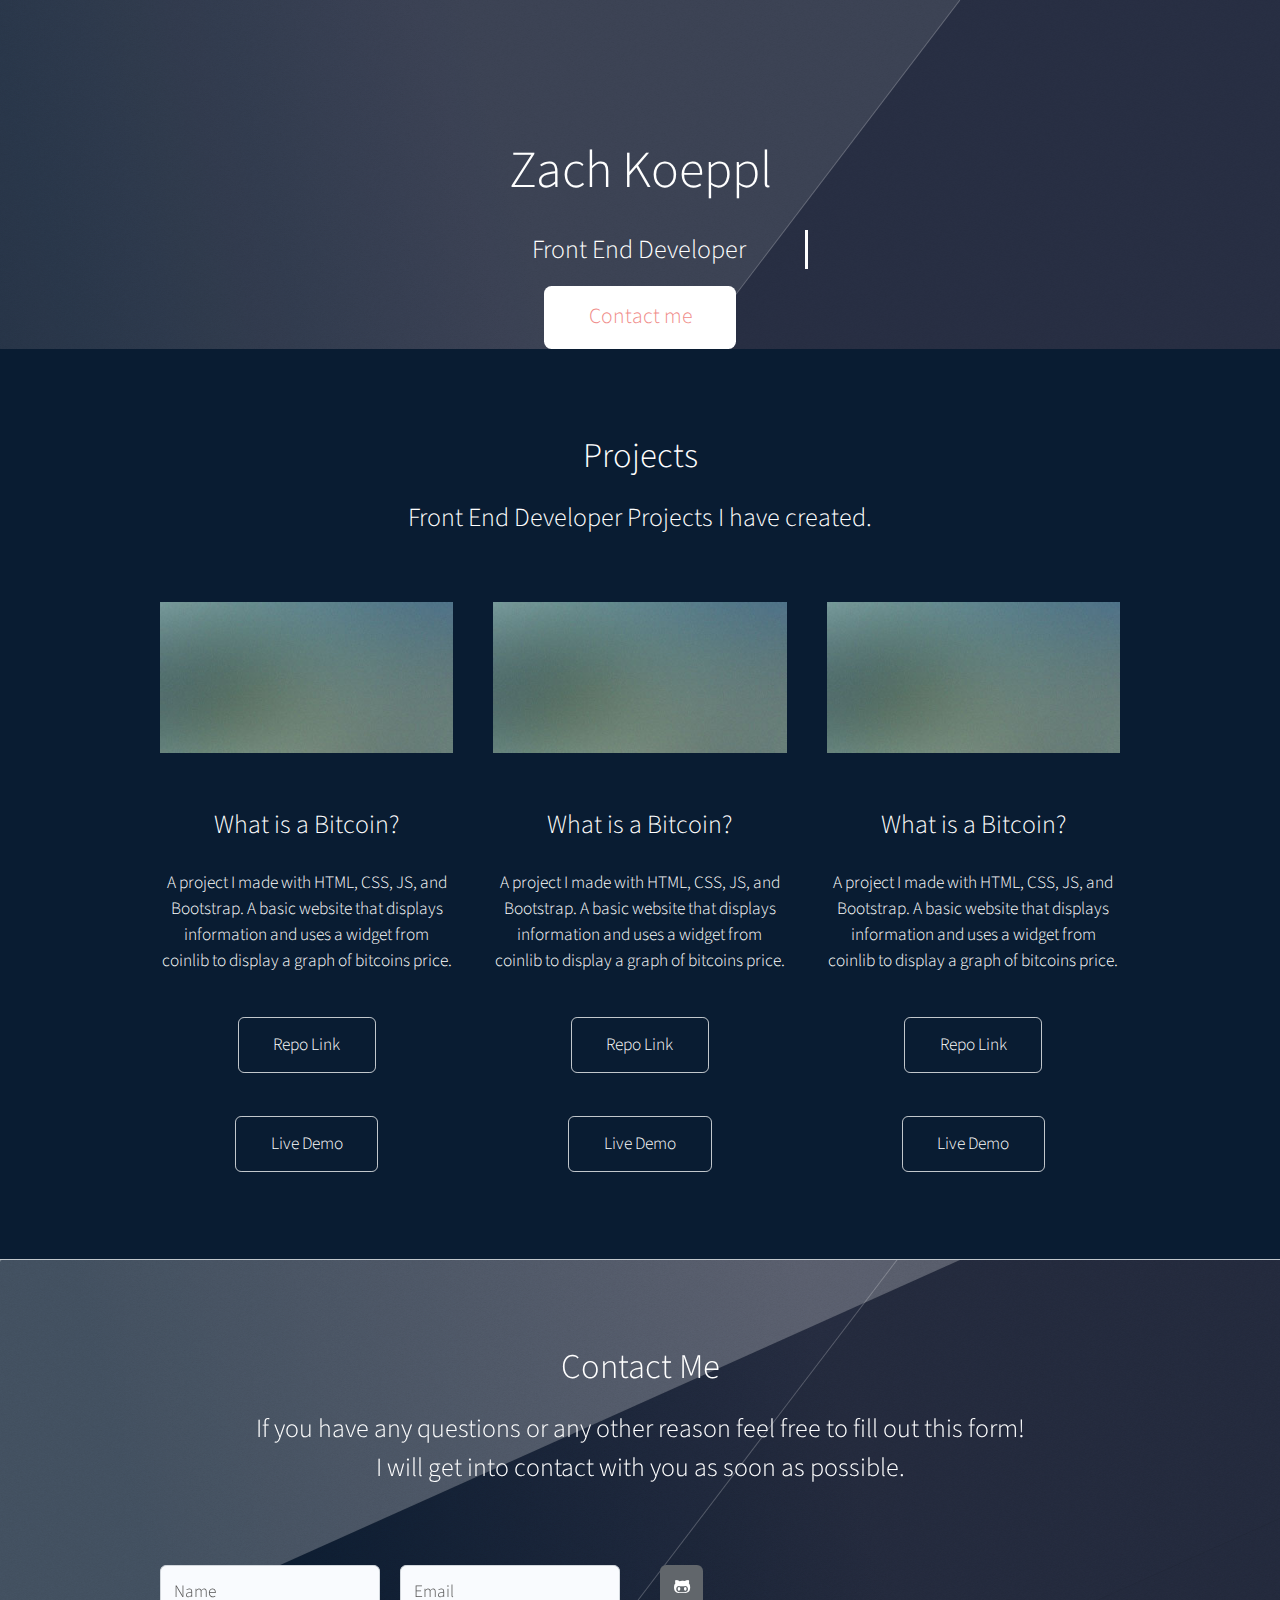
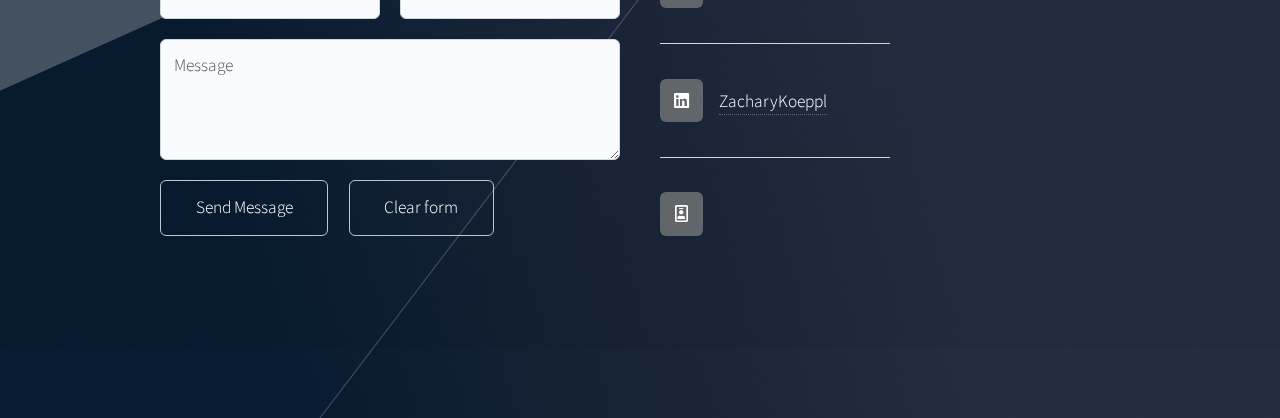
==== index.html @ 5fc5da0b "init commit" ====
<!DOCTYPE html>
<!--
	Telephasic by HTML5 UP
	html5up.net | @ajlkn
	Free for personal and commercial use under the CCA 3.0 license (html5up.net/license)
-->
<html>
  <head>
    <title>Zach Koeppl Portfolio</title>
    <meta charset="utf-8" />
    <meta
      name="viewport"
      content="width=device-width, initial-scale=1, user-scalable=no"
    />
    <link rel="stylesheet" href="assets/css/main.css" />
  </head>
  <body class="homepage is-preload">
    <div id="page-wrapper">
      <!-- Header -->
      <div id="header-wrapper">
        <div id="header" class="container">

        <!-- Hero -->
        <section id="hero" class="container">
          <header>
            <h2>Zach Koeppl</h2>
          </header>
		  <div class = "typewriter">
          <h3 style = "color: white">Front End Developer</h3>
		</div>
          <ul class="actions">
            <li><a href="#linked_content" class="button">Contact me</a></li>
          </ul>
        </section>
      </div>
      <!-- Features 2 -->
      <div class="wrapper">
        <section class="container">
          <header class="major">
            <h2>Projects</h2>
            <p>Front End Developer Projects I have created.</p>
          </header>
          <div class="row features">
            <section class="col-4 col-12-narrower feature">
              <div class="image-wrapper first">
                <a href="#" class="image featured"
                  ><img src="images/pic03.jpg" alt=""
                /></a>
              </div>
              <h3>What is a Bitcoin?</h3>
              <br />
              <p>
                A project I made with HTML, CSS, JS, and Bootstrap. A basic
                website that displays information and uses a widget from coinlib
                to display a graph of bitcoins price.
              </p>
              <ul class="actions major">
                <li><a href="https://github.com/ZachK26/what-is-a-bitcoin" target = "blank" class="button">Repo Link</a></li>
              </ul>
              <ul class="actions major">
                <li><a href="#" class="button">Live Demo</a></li>
              </ul>
            </section>
            <section class="col-4 col-12-narrower feature">
				<div class="image-wrapper first">
				  <a href="#" class="image featured"
					><img src="images/pic03.jpg" alt=""
				  /></a>
				</div>
				<h3>What is a Bitcoin?</h3>
				<br />
				<p>
				  A project I made with HTML, CSS, JS, and Bootstrap. A basic
				  website that displays information and uses a widget from coinlib
				  to display a graph of bitcoins price.
				</p>
				<ul class="actions major">
				  <li><a href="#" class="button">Repo Link</a></li>
				</ul>
				<ul class="actions major">
				  <li><a href="#" class="button">Live Demo</a></li>
				</ul>
			  </section>
			  <section class="col-4 col-12-narrower feature">
				<div class="image-wrapper first">
				  <a href="#" class="image featured"
					><img src="images/pic03.jpg" alt=""
				  /></a>
				</div>
				<h3>What is a Bitcoin?</h3>
				<br />
				<p>
				  A project I made with HTML, CSS, JS, and Bootstrap. A basic
				  website that displays information and uses a widget from coinlib
				  to display a graph of bitcoins price.
				</p>
				<ul class="actions major">
				  <li><a href="#" class="button">Repo Link</a></li>
				</ul>
				<ul class="actions major">
				  <li><a href="#" class="button">Live Demo</a></li>
				</ul>
			  </section>
        </section>
      </div>

      <!-- Footer -->
	  <div id="linked_content">

	  </div>
      <div id="footer-wrapper">
        <div id="footer" class="container">
          <header class="major">
            <h2>Contact Me</h2>
            <p>
             If you have any questions or any other reason feel free to fill out this form!
             <br />
             I will get into contact with you as soon as possible. 
            </p>
          </header>
          <div class="row">
            <section class="col-6 col-12-narrower">
              <form method="post" action="#">
                <div class="row gtr-50">
                  <div class="col-6 col-12-mobile">
                    <input name="name" placeholder="Name" type="text" />
                  </div>
                  <div class="col-6 col-12-mobile">
                    <input name="email" placeholder="Email" type="text" />
                  </div>
                  <div class="col-12">
                    <textarea name="message" placeholder="Message"></textarea>
                  </div>
                  <div class="col-12">
                    <ul class="actions">
                      <li><input type="submit" value="Send Message" /></li>
                      <li><input type="reset" value="Clear form" /></li>
                    </ul>
                  </div>
                </div>
              </form>
            </section>
            <section class="col-6 col-12-narrower">
              <div class="row gtr-0">
                <ul class="divided icons col-6 col-12-mobile">
                  <li class="icon brands fa-github-alt">
                    <a href="https://github.com/ZachK26"
                      ><span class="extra">Github/ZachK26</span></a
                    >
                  </li>
                  <li class="icon brands fa-linkedin">
                    <a href="https://www.linkedin.com/in/zachary-koeppl-71436420b/"
                      ><span class="extra">Linkedin/</span>ZacharyKoeppl</a
                    >
                    <li class="icon fa-id-badge">
                      <a href="https://www.linkedin.com/in/zachary-koeppl-71436420b/"
                        ><span class="extra">Resume</span></a
                      >
                </ul>
              </div>
            </section>
          </div>
        </div>
      </div>
    </div>

    <!-- Scripts -->
    <script src="assets/js/jquery.min.js"></script>
    <script src="assets/js/jquery.dropotron.min.js"></script>
    <script src="assets/js/browser.min.js"></script>
    <script src="assets/js/breakpoints.min.js"></script>
    <script src="assets/js/util.js"></script>
    <script src="assets/js/main.js"></script>
  </body>
</html>
---- assets/css/main.css ----
@import url("fontawesome-all.min.css");
@import url("https://fonts.googleapis.com/css?family=Source+Sans+Pro:300,300italic,400,400italic,600");

/*
	Telephasic by HTML5 UP
	html5up.net | @ajlkn
	Free for personal and commercial use under the CCA 3.0 license (html5up.net/license)
*/

html,
body,
div,
span,
applet,
object,
iframe,
h1,
h2,
h3,
h4,
h5,
h6,
p,
blockquote,
pre,
a,
abbr,
acronym,
address,
big,
cite,
code,
del,
dfn,
em,
img,
ins,
kbd,
q,
s,
samp,
small,
strike,
strong,
sub,
sup,
tt,
var,
b,
u,
i,
center,
dl,
dt,
dd,
ol,
ul,
li,
fieldset,
form,
label,
legend,
table,
caption,
tbody,
tfoot,
thead,
tr,
th,
td,
article,
aside,
canvas,
details,
embed,
figure,
figcaption,
footer,
header,
hgroup,
menu,
nav,
output,
ruby,
section,
summary,
time,
mark,
audio,
video {
  margin: 0;
  padding: 0;
  border: 0;
  font-size: 100%;
  font: inherit;
  vertical-align: baseline;
}

article,
aside,
details,
figcaption,
figure,
footer,
header,
hgroup,
menu,
nav,
section {
  display: block;
}

body {
  line-height: 1;
}

ol,
ul {
  list-style: none;
}

blockquote,
q {
  quotes: none;
}

blockquote:before,
blockquote:after,
q:before,
q:after {
  content: "";
  content: none;
}

table {
  border-collapse: collapse;
  border-spacing: 0;
}

body {
  -webkit-text-size-adjust: none;
}

mark {
  background-color: transparent;
  color: inherit;
}

input::-moz-focus-inner {
  border: 0;
  padding: 0;
}

input,
select,
textarea {
  -moz-appearance: none;
  -webkit-appearance: none;
  -ms-appearance: none;
  appearance: none;
}

/* Basic */

@-ms-viewport {
  width: device-width;
}
.typewriter h3 {
  color: #fff;
  width: 35%;
  font-family: "Source Sans Pro", sans-serif;
  overflow: hidden; /* Ensures the content is not revealed until the animation */
  border-right: 0.15em solid white; /* The typwriter cursor */
  white-space: nowrap; /* Keeps the content on a single line */
  margin: 0 auto; /* Gives that scrolling effect as the typing happens */
  letter-spacing: 0em; /* Adjust as needed */
  animation: typing 3.5s steps(30, end), blink-caret 0.5s step-end infinite;
}

/* The typing effect */
@keyframes typing {
  from {
    width: 0;
  }
  to {
    width: 35%;
  }
}

/* The typewriter cursor effect */
@keyframes blink-caret {
  from,
  to {
    border-color: transparent;
  }
  35% {
    border-color: white;
  }
}

html {
  box-sizing: border-box;
}

*,
*:before,
*:after {
  box-sizing: inherit;
}

body {
  background: #091c32;
  font-family: "Source Sans Pro", sans-serif;
  font-weight: 300;
  color: white;
  line-height: 1.75em;
  font-size: 14pt;
}

body.is-preload *,
body.is-preload *:before,
body.is-preload *:after {
  -moz-animation: none !important;
  -webkit-animation: none !important;
  -ms-animation: none !important;
  animation: none !important;
  -moz-transition: none !important;
  -webkit-transition: none !important;
  -ms-transition: none !important;
  transition: none !important;
}

input,
textarea,
select {
  font-family: "Source Sans Pro", sans-serif;
  font-weight: 300;
  color: white;
  line-height: 1.75em;
  font-size: 15pt;
}

h1,
h2,
h3,
h4,
h5,
h6 {
  font-weight: 300;
  color: white;
}

h1 a,
h2 a,
h3 a,
h4 a,
h5 a,
h6 a {
  color: inherit;
  text-decoration: none;
}

h2 {
  font-size: 2em;
  line-height: 1.25em;
}

h3 {
  font-size: 1.5em;
  line-height: 1.5em;
}

a {
  -moz-transition: color 0.25s ease-in-out, border-color 0.25s ease-in-out,
    background-color 0.25s ease-in-out;
  -webkit-transition: color 0.25s ease-in-out, border-color 0.25s ease-in-out,
    background-color 0.25s ease-in-out;
  -ms-transition: color 0.25s ease-in-out, border-color 0.25s ease-in-out,
    background-color 0.25s ease-in-out;
  transition: color 0.25s ease-in-out, border-color 0.25s ease-in-out,
    background-color 0.25s ease-in-out;
  color: inherit;
  text-decoration: none;
  border-bottom: dotted 1px #62676c;
}

a:hover {
  color: #f35858;
  border-bottom-color: rgba(255, 255, 255, 0);
}

strong,
b {
  font-weight: 400;
  color: #42474c;
}

em,
i {
  font-style: italic;
}

sub {
  position: relative;
  top: 0.5em;
  font-size: 0.8em;
}

sup {
  position: relative;
  top: -0.5em;
  font-size: 0.8em;
}

hr {
  border: 0;
  border-top: solid 1px #c2c7cc;
}

blockquote {
  border-left: solid 0.5em #c2c7cc;
  padding: 1em 0 1em 2em;
  font-style: italic;
}

p,
ul,
ol,
dl,
table {
  margin-bottom: 1.5em;
}

br.clear {
  clear: both;
}

.features {
  margin-bottom: 1.5em;
}

.feature {
  text-align: center;
}

/* Sections/Article */

section,
article {
  margin-bottom: 3em;
}

section > :last-child,
article > :last-child,
section:last-child,
article:last-child {
  margin-bottom: 0;
}

.row > section,
.row > article {
  margin-bottom: 0;
}

header {
  margin-bottom: 1.5em;
}

header > p {
  display: block;
  color: white;
  padding: 0.75em 0 1em 0;
  font-size: 1.5em;
  line-height: 1.5em;
}

header.major {
  text-align: center;
}

/* Container */

.container {
  margin: 0 auto;
  max-width: 100%;
  width: 1200px;
}

@media screen and (max-width: 1280px) {
  .container {
    width: 960px;
  }
}

@media screen and (max-width: 1080px) {
  .container {
    width: 100%;
  }
}

@media screen and (max-width: 820px) {
  .container {
    width: 100%;
  }
}

@media screen and (max-width: 736px) {
  .container {
    width: 100%;
  }
}

@media screen and (max-width: 480px) {
  .container {
    width: 100%;
  }
}

/* Row */

.row {
  display: flex;
  flex-wrap: wrap;
  box-sizing: border-box;
  align-items: stretch;
}

.row > * {
  box-sizing: border-box;
}

.row.gtr-uniform > * > :last-child {
  margin-bottom: 0;
}

.row.aln-left {
  justify-content: flex-start;
}

.row.aln-center {
  justify-content: center;
}

.row.aln-right {
  justify-content: flex-end;
}

.row.aln-top {
  align-items: flex-start;
}

.row.aln-middle {
  align-items: center;
}

.row.aln-bottom {
  align-items: flex-end;
}

.row > .imp {
  order: -1;
}

.row > .col-1 {
  width: 8.33333%;
}

.row > .off-1 {
  margin-left: 8.33333%;
}

.row > .col-2 {
  width: 16.66667%;
}

.row > .off-2 {
  margin-left: 16.66667%;
}

.row > .col-3 {
  width: 25%;
}

.row > .off-3 {
  margin-left: 25%;
}

.row > .col-4 {
  width: 33.33333%;
}

.row > .off-4 {
  margin-left: 33.33333%;
}

.row > .col-5 {
  width: 41.66667%;
}

.row > .off-5 {
  margin-left: 41.66667%;
}

.row > .col-6 {
  width: 50%;
}

.row > .off-6 {
  margin-left: 50%;
}

.row > .col-7 {
  width: 58.33333%;
}

.row > .off-7 {
  margin-left: 58.33333%;
}

.row > .col-8 {
  width: 66.66667%;
}

.row > .off-8 {
  margin-left: 66.66667%;
}

.row > .col-9 {
  width: 75%;
}

.row > .off-9 {
  margin-left: 75%;
}

.row > .col-10 {
  width: 83.33333%;
}

.row > .off-10 {
  margin-left: 83.33333%;
}

.row > .col-11 {
  width: 91.66667%;
}

.row > .off-11 {
  margin-left: 91.66667%;
}

.row > .col-12 {
  width: 100%;
}

.row > .off-12 {
  margin-left: 100%;
}

.row.gtr-0 {
  margin-top: 0px;
  margin-left: 0px;
}

.row.gtr-0 > * {
  padding: 0px 0 0 0px;
}

.row.gtr-0.gtr-uniform {
  margin-top: 0px;
}

.row.gtr-0.gtr-uniform > * {
  padding-top: 0px;
}

.row.gtr-25 {
  margin-top: -12.5px;
  margin-left: -12.5px;
}

.row.gtr-25 > * {
  padding: 12.5px 0 0 12.5px;
}

.row.gtr-25.gtr-uniform {
  margin-top: -12.5px;
}

.row.gtr-25.gtr-uniform > * {
  padding-top: 12.5px;
}

.row.gtr-50 {
  margin-top: -25px;
  margin-left: -25px;
}

.row.gtr-50 > * {
  padding: 25px 0 0 25px;
}

.row.gtr-50.gtr-uniform {
  margin-top: -25px;
}

.row.gtr-50.gtr-uniform > * {
  padding-top: 25px;
}

.row {
  margin-top: -50px;
  margin-left: -50px;
}

.row > * {
  padding: 50px 0 0 50px;
}

.row.gtr-uniform {
  margin-top: -50px;
}

.row.gtr-uniform > * {
  padding-top: 50px;
}

.row.gtr-150 {
  margin-top: -75px;
  margin-left: -75px;
}

.row.gtr-150 > * {
  padding: 75px 0 0 75px;
}

.row.gtr-150.gtr-uniform {
  margin-top: -75px;
}

.row.gtr-150.gtr-uniform > * {
  padding-top: 75px;
}

.row.gtr-200 {
  margin-top: -100px;
  margin-left: -100px;
}

.row.gtr-200 > * {
  padding: 100px 0 0 100px;
}

.row.gtr-200.gtr-uniform {
  margin-top: -100px;
}

.row.gtr-200.gtr-uniform > * {
  padding-top: 100px;
}

@media screen and (max-width: 1280px) {
  .row {
    display: flex;
    flex-wrap: wrap;
    box-sizing: border-box;
    align-items: stretch;
  }

  .row > * {
    box-sizing: border-box;
  }

  .row.gtr-uniform > * > :last-child {
    margin-bottom: 0;
  }

  .row.aln-left {
    justify-content: flex-start;
  }

  .row.aln-center {
    justify-content: center;
  }

  .row.aln-right {
    justify-content: flex-end;
  }

  .row.aln-top {
    align-items: flex-start;
  }

  .row.aln-middle {
    align-items: center;
  }

  .row.aln-bottom {
    align-items: flex-end;
  }

  .row > .imp-normal {
    order: -1;
  }

  .row > .col-1-normal {
    width: 8.33333%;
  }

  .row > .off-1-normal {
    margin-left: 8.33333%;
  }

  .row > .col-2-normal {
    width: 16.66667%;
  }

  .row > .off-2-normal {
    margin-left: 16.66667%;
  }

  .row > .col-3-normal {
    width: 25%;
  }

  .row > .off-3-normal {
    margin-left: 25%;
  }

  .row > .col-4-normal {
    width: 33.33333%;
  }

  .row > .off-4-normal {
    margin-left: 33.33333%;
  }

  .row > .col-5-normal {
    width: 41.66667%;
  }

  .row > .off-5-normal {
    margin-left: 41.66667%;
  }

  .row > .col-6-normal {
    width: 50%;
  }

  .row > .off-6-normal {
    margin-left: 50%;
  }

  .row > .col-7-normal {
    width: 58.33333%;
  }

  .row > .off-7-normal {
    margin-left: 58.33333%;
  }

  .row > .col-8-normal {
    width: 66.66667%;
  }

  .row > .off-8-normal {
    margin-left: 66.66667%;
  }

  .row > .col-9-normal {
    width: 75%;
  }

  .row > .off-9-normal {
    margin-left: 75%;
  }

  .row > .col-10-normal {
    width: 83.33333%;
  }

  .row > .off-10-normal {
    margin-left: 83.33333%;
  }

  .row > .col-11-normal {
    width: 91.66667%;
  }

  .row > .off-11-normal {
    margin-left: 91.66667%;
  }

  .row > .col-12-normal {
    width: 100%;
  }

  .row > .off-12-normal {
    margin-left: 100%;
  }

  .row.gtr-0 {
    margin-top: 0px;
    margin-left: 0px;
  }

  .row.gtr-0 > * {
    padding: 0px 0 0 0px;
  }

  .row.gtr-0.gtr-uniform {
    margin-top: 0px;
  }

  .row.gtr-0.gtr-uniform > * {
    padding-top: 0px;
  }

  .row.gtr-25 {
    margin-top: -10px;
    margin-left: -10px;
  }

  .row.gtr-25 > * {
    padding: 10px 0 0 10px;
  }

  .row.gtr-25.gtr-uniform {
    margin-top: -10px;
  }

  .row.gtr-25.gtr-uniform > * {
    padding-top: 10px;
  }

  .row.gtr-50 {
    margin-top: -20px;
    margin-left: -20px;
  }

  .row.gtr-50 > * {
    padding: 20px 0 0 20px;
  }

  .row.gtr-50.gtr-uniform {
    margin-top: -20px;
  }

  .row.gtr-50.gtr-uniform > * {
    padding-top: 20px;
  }

  .row {
    margin-top: -40px;
    margin-left: -40px;
  }

  .row > * {
    padding: 40px 0 0 40px;
  }

  .row.gtr-uniform {
    margin-top: -40px;
  }

  .row.gtr-uniform > * {
    padding-top: 40px;
  }

  .row.gtr-150 {
    margin-top: -60px;
    margin-left: -60px;
  }

  .row.gtr-150 > * {
    padding: 60px 0 0 60px;
  }

  .row.gtr-150.gtr-uniform {
    margin-top: -60px;
  }

  .row.gtr-150.gtr-uniform > * {
    padding-top: 60px;
  }

  .row.gtr-200 {
    margin-top: -80px;
    margin-left: -80px;
  }

  .row.gtr-200 > * {
    padding: 80px 0 0 80px;
  }

  .row.gtr-200.gtr-uniform {
    margin-top: -80px;
  }

  .row.gtr-200.gtr-uniform > * {
    padding-top: 80px;
  }
}

@media screen and (max-width: 1080px) {
  .row {
    display: flex;
    flex-wrap: wrap;
    box-sizing: border-box;
    align-items: stretch;
  }

  .row > * {
    box-sizing: border-box;
  }

  .row.gtr-uniform > * > :last-child {
    margin-bottom: 0;
  }

  .row.aln-left {
    justify-content: flex-start;
  }

  .row.aln-center {
    justify-content: center;
  }

  .row.aln-right {
    justify-content: flex-end;
  }

  .row.aln-top {
    align-items: flex-start;
  }

  .row.aln-middle {
    align-items: center;
  }

  .row.aln-bottom {
    align-items: flex-end;
  }

  .row > .imp-narrow {
    order: -1;
  }

  .row > .col-1-narrow {
    width: 8.33333%;
  }

  .row > .off-1-narrow {
    margin-left: 8.33333%;
  }

  .row > .col-2-narrow {
    width: 16.66667%;
  }

  .row > .off-2-narrow {
    margin-left: 16.66667%;
  }

  .row > .col-3-narrow {
    width: 25%;
  }

  .row > .off-3-narrow {
    margin-left: 25%;
  }

  .row > .col-4-narrow {
    width: 33.33333%;
  }

  .row > .off-4-narrow {
    margin-left: 33.33333%;
  }

  .row > .col-5-narrow {
    width: 41.66667%;
  }

  .row > .off-5-narrow {
    margin-left: 41.66667%;
  }

  .row > .col-6-narrow {
    width: 50%;
  }

  .row > .off-6-narrow {
    margin-left: 50%;
  }

  .row > .col-7-narrow {
    width: 58.33333%;
  }

  .row > .off-7-narrow {
    margin-left: 58.33333%;
  }

  .row > .col-8-narrow {
    width: 66.66667%;
  }

  .row > .off-8-narrow {
    margin-left: 66.66667%;
  }

  .row > .col-9-narrow {
    width: 75%;
  }

  .row > .off-9-narrow {
    margin-left: 75%;
  }

  .row > .col-10-narrow {
    width: 83.33333%;
  }

  .row > .off-10-narrow {
    margin-left: 83.33333%;
  }

  .row > .col-11-narrow {
    width: 91.66667%;
  }

  .row > .off-11-narrow {
    margin-left: 91.66667%;
  }

  .row > .col-12-narrow {
    width: 100%;
  }

  .row > .off-12-narrow {
    margin-left: 100%;
  }

  .row.gtr-0 {
    margin-top: 0px;
    margin-left: 0px;
  }

  .row.gtr-0 > * {
    padding: 0px 0 0 0px;
  }

  .row.gtr-0.gtr-uniform {
    margin-top: 0px;
  }

  .row.gtr-0.gtr-uniform > * {
    padding-top: 0px;
  }

  .row.gtr-25 {
    margin-top: -10px;
    margin-left: -10px;
  }

  .row.gtr-25 > * {
    padding: 10px 0 0 10px;
  }

  .row.gtr-25.gtr-uniform {
    margin-top: -10px;
  }

  .row.gtr-25.gtr-uniform > * {
    padding-top: 10px;
  }

  .row.gtr-50 {
    margin-top: -20px;
    margin-left: -20px;
  }

  .row.gtr-50 > * {
    padding: 20px 0 0 20px;
  }

  .row.gtr-50.gtr-uniform {
    margin-top: -20px;
  }

  .row.gtr-50.gtr-uniform > * {
    padding-top: 20px;
  }

  .row {
    margin-top: -40px;
    margin-left: -40px;
  }

  .row > * {
    padding: 40px 0 0 40px;
  }

  .row.gtr-uniform {
    margin-top: -40px;
  }

  .row.gtr-uniform > * {
    padding-top: 40px;
  }

  .row.gtr-150 {
    margin-top: -60px;
    margin-left: -60px;
  }

  .row.gtr-150 > * {
    padding: 60px 0 0 60px;
  }

  .row.gtr-150.gtr-uniform {
    margin-top: -60px;
  }

  .row.gtr-150.gtr-uniform > * {
    padding-top: 60px;
  }

  .row.gtr-200 {
    margin-top: -80px;
    margin-left: -80px;
  }

  .row.gtr-200 > * {
    padding: 80px 0 0 80px;
  }

  .row.gtr-200.gtr-uniform {
    margin-top: -80px;
  }

  .row.gtr-200.gtr-uniform > * {
    padding-top: 80px;
  }
}

@media screen and (max-width: 820px) {
  .row {
    display: flex;
    flex-wrap: wrap;
    box-sizing: border-box;
    align-items: stretch;
  }

  .row > * {
    box-sizing: border-box;
  }

  .row.gtr-uniform > * > :last-child {
    margin-bottom: 0;
  }

  .row.aln-left {
    justify-content: flex-start;
  }

  .row.aln-center {
    justify-content: center;
  }

  .row.aln-right {
    justify-content: flex-end;
  }

  .row.aln-top {
    align-items: flex-start;
  }

  .row.aln-middle {
    align-items: center;
  }

  .row.aln-bottom {
    align-items: flex-end;
  }

  .row > .imp-narrower {
    order: -1;
  }

  .row > .col-1-narrower {
    width: 8.33333%;
  }

  .row > .off-1-narrower {
    margin-left: 8.33333%;
  }

  .row > .col-2-narrower {
    width: 16.66667%;
  }

  .row > .off-2-narrower {
    margin-left: 16.66667%;
  }

  .row > .col-3-narrower {
    width: 25%;
  }

  .row > .off-3-narrower {
    margin-left: 25%;
  }

  .row > .col-4-narrower {
    width: 33.33333%;
  }

  .row > .off-4-narrower {
    margin-left: 33.33333%;
  }

  .row > .col-5-narrower {
    width: 41.66667%;
  }

  .row > .off-5-narrower {
    margin-left: 41.66667%;
  }

  .row > .col-6-narrower {
    width: 50%;
  }

  .row > .off-6-narrower {
    margin-left: 50%;
  }

  .row > .col-7-narrower {
    width: 58.33333%;
  }

  .row > .off-7-narrower {
    margin-left: 58.33333%;
  }

  .row > .col-8-narrower {
    width: 66.66667%;
  }

  .row > .off-8-narrower {
    margin-left: 66.66667%;
  }

  .row > .col-9-narrower {
    width: 75%;
  }

  .row > .off-9-narrower {
    margin-left: 75%;
  }

  .row > .col-10-narrower {
    width: 83.33333%;
  }

  .row > .off-10-narrower {
    margin-left: 83.33333%;
  }

  .row > .col-11-narrower {
    width: 91.66667%;
  }

  .row > .off-11-narrower {
    margin-left: 91.66667%;
  }

  .row > .col-12-narrower {
    width: 100%;
  }

  .row > .off-12-narrower {
    margin-left: 100%;
  }

  .row.gtr-0 {
    margin-top: 0px;
    margin-left: 0px;
  }

  .row.gtr-0 > * {
    padding: 0px 0 0 0px;
  }

  .row.gtr-0.gtr-uniform {
    margin-top: 0px;
  }

  .row.gtr-0.gtr-uniform > * {
    padding-top: 0px;
  }

  .row.gtr-25 {
    margin-top: -7.5px;
    margin-left: -7.5px;
  }

  .row.gtr-25 > * {
    padding: 7.5px 0 0 7.5px;
  }

  .row.gtr-25.gtr-uniform {
    margin-top: -7.5px;
  }

  .row.gtr-25.gtr-uniform > * {
    padding-top: 7.5px;
  }

  .row.gtr-50 {
    margin-top: -15px;
    margin-left: -15px;
  }

  .row.gtr-50 > * {
    padding: 15px 0 0 15px;
  }

  .row.gtr-50.gtr-uniform {
    margin-top: -15px;
  }

  .row.gtr-50.gtr-uniform > * {
    padding-top: 15px;
  }

  .row {
    margin-top: -30px;
    margin-left: -30px;
  }

  .row > * {
    padding: 30px 0 0 30px;
  }

  .row.gtr-uniform {
    margin-top: -30px;
  }

  .row.gtr-uniform > * {
    padding-top: 30px;
  }

  .row.gtr-150 {
    margin-top: -45px;
    margin-left: -45px;
  }

  .row.gtr-150 > * {
    padding: 45px 0 0 45px;
  }

  .row.gtr-150.gtr-uniform {
    margin-top: -45px;
  }

  .row.gtr-150.gtr-uniform > * {
    padding-top: 45px;
  }

  .row.gtr-200 {
    margin-top: -60px;
    margin-left: -60px;
  }

  .row.gtr-200 > * {
    padding: 60px 0 0 60px;
  }

  .row.gtr-200.gtr-uniform {
    margin-top: -60px;
  }

  .row.gtr-200.gtr-uniform > * {
    padding-top: 60px;
  }
}

@media screen and (max-width: 736px) {
  .row {
    display: flex;
    flex-wrap: wrap;
    box-sizing: border-box;
    align-items: stretch;
  }

  .row > * {
    box-sizing: border-box;
  }

  .row.gtr-uniform > * > :last-child {
    margin-bottom: 0;
  }

  .row.aln-left {
    justify-content: flex-start;
  }

  .row.aln-center {
    justify-content: center;
  }

  .row.aln-right {
    justify-content: flex-end;
  }

  .row.aln-top {
    align-items: flex-start;
  }

  .row.aln-middle {
    align-items: center;
  }

  .row.aln-bottom {
    align-items: flex-end;
  }

  .row > .imp-mobile {
    order: -1;
  }

  .row > .col-1-mobile {
    width: 8.33333%;
  }

  .row > .off-1-mobile {
    margin-left: 8.33333%;
  }

  .row > .col-2-mobile {
    width: 16.66667%;
  }

  .row > .off-2-mobile {
    margin-left: 16.66667%;
  }

  .row > .col-3-mobile {
    width: 25%;
  }

  .row > .off-3-mobile {
    margin-left: 25%;
  }

  .row > .col-4-mobile {
    width: 33.33333%;
  }

  .row > .off-4-mobile {
    margin-left: 33.33333%;
  }

  .row > .col-5-mobile {
    width: 41.66667%;
  }

  .row > .off-5-mobile {
    margin-left: 41.66667%;
  }

  .row > .col-6-mobile {
    width: 50%;
  }

  .row > .off-6-mobile {
    margin-left: 50%;
  }

  .row > .col-7-mobile {
    width: 58.33333%;
  }

  .row > .off-7-mobile {
    margin-left: 58.33333%;
  }

  .row > .col-8-mobile {
    width: 66.66667%;
  }

  .row > .off-8-mobile {
    margin-left: 66.66667%;
  }

  .row > .col-9-mobile {
    width: 75%;
  }

  .row > .off-9-mobile {
    margin-left: 75%;
  }

  .row > .col-10-mobile {
    width: 83.33333%;
  }

  .row > .off-10-mobile {
    margin-left: 83.33333%;
  }

  .row > .col-11-mobile {
    width: 91.66667%;
  }

  .row > .off-11-mobile {
    margin-left: 91.66667%;
  }

  .row > .col-12-mobile {
    width: 100%;
  }

  .row > .off-12-mobile {
    margin-left: 100%;
  }

  .row.gtr-0 {
    margin-top: 0px;
    margin-left: 0px;
  }

  .row.gtr-0 > * {
    padding: 0px 0 0 0px;
  }

  .row.gtr-0.gtr-uniform {
    margin-top: 0px;
  }

  .row.gtr-0.gtr-uniform > * {
    padding-top: 0px;
  }

  .row.gtr-25 {
    margin-top: -5px;
    margin-left: -5px;
  }

  .row.gtr-25 > * {
    padding: 5px 0 0 5px;
  }

  .row.gtr-25.gtr-uniform {
    margin-top: -5px;
  }

  .row.gtr-25.gtr-uniform > * {
    padding-top: 5px;
  }

  .row.gtr-50 {
    margin-top: -10px;
    margin-left: -10px;
  }

  .row.gtr-50 > * {
    padding: 10px 0 0 10px;
  }

  .row.gtr-50.gtr-uniform {
    margin-top: -10px;
  }

  .row.gtr-50.gtr-uniform > * {
    padding-top: 10px;
  }

  .row {
    margin-top: -20px;
    margin-left: -20px;
  }

  .row > * {
    padding: 20px 0 0 20px;
  }

  .row.gtr-uniform {
    margin-top: -20px;
  }

  .row.gtr-uniform > * {
    padding-top: 20px;
  }

  .row.gtr-150 {
    margin-top: -30px;
    margin-left: -30px;
  }

  .row.gtr-150 > * {
    padding: 30px 0 0 30px;
  }

  .row.gtr-150.gtr-uniform {
    margin-top: -30px;
  }

  .row.gtr-150.gtr-uniform > * {
    padding-top: 30px;
  }

  .row.gtr-200 {
    margin-top: -40px;
    margin-left: -40px;
  }

  .row.gtr-200 > * {
    padding: 40px 0 0 40px;
  }

  .row.gtr-200.gtr-uniform {
    margin-top: -40px;
  }

  .row.gtr-200.gtr-uniform > * {
    padding-top: 40px;
  }
}

@media screen and (max-width: 480px) {
  .row {
    display: flex;
    flex-wrap: wrap;
    box-sizing: border-box;
    align-items: stretch;
  }

  .row > * {
    box-sizing: border-box;
  }

  .row.gtr-uniform > * > :last-child {
    margin-bottom: 0;
  }

  .row.aln-left {
    justify-content: flex-start;
  }

  .row.aln-center {
    justify-content: center;
  }

  .row.aln-right {
    justify-content: flex-end;
  }

  .row.aln-top {
    align-items: flex-start;
  }

  .row.aln-middle {
    align-items: center;
  }

  .row.aln-bottom {
    align-items: flex-end;
  }

  .row > .imp-mobilep {
    order: -1;
  }

  .row > .col-1-mobilep {
    width: 8.33333%;
  }

  .row > .off-1-mobilep {
    margin-left: 8.33333%;
  }

  .row > .col-2-mobilep {
    width: 16.66667%;
  }

  .row > .off-2-mobilep {
    margin-left: 16.66667%;
  }

  .row > .col-3-mobilep {
    width: 25%;
  }

  .row > .off-3-mobilep {
    margin-left: 25%;
  }

  .row > .col-4-mobilep {
    width: 33.33333%;
  }

  .row > .off-4-mobilep {
    margin-left: 33.33333%;
  }

  .row > .col-5-mobilep {
    width: 41.66667%;
  }

  .row > .off-5-mobilep {
    margin-left: 41.66667%;
  }

  .row > .col-6-mobilep {
    width: 50%;
  }

  .row > .off-6-mobilep {
    margin-left: 50%;
  }

  .row > .col-7-mobilep {
    width: 58.33333%;
  }

  .row > .off-7-mobilep {
    margin-left: 58.33333%;
  }

  .row > .col-8-mobilep {
    width: 66.66667%;
  }

  .row > .off-8-mobilep {
    margin-left: 66.66667%;
  }

  .row > .col-9-mobilep {
    width: 75%;
  }

  .row > .off-9-mobilep {
    margin-left: 75%;
  }

  .row > .col-10-mobilep {
    width: 83.33333%;
  }

  .row > .off-10-mobilep {
    margin-left: 83.33333%;
  }

  .row > .col-11-mobilep {
    width: 91.66667%;
  }

  .row > .off-11-mobilep {
    margin-left: 91.66667%;
  }

  .row > .col-12-mobilep {
    width: 100%;
  }

  .row > .off-12-mobilep {
    margin-left: 100%;
  }

  .row.gtr-0 {
    margin-top: 0px;
    margin-left: 0px;
  }

  .row.gtr-0 > * {
    padding: 0px 0 0 0px;
  }

  .row.gtr-0.gtr-uniform {
    margin-top: 0px;
  }

  .row.gtr-0.gtr-uniform > * {
    padding-top: 0px;
  }

  .row.gtr-25 {
    margin-top: -5px;
    margin-left: -5px;
  }

  .row.gtr-25 > * {
    padding: 5px 0 0 5px;
  }

  .row.gtr-25.gtr-uniform {
    margin-top: -5px;
  }

  .row.gtr-25.gtr-uniform > * {
    padding-top: 5px;
  }

  .row.gtr-50 {
    margin-top: -10px;
    margin-left: -10px;
  }

  .row.gtr-50 > * {
    padding: 10px 0 0 10px;
  }

  .row.gtr-50.gtr-uniform {
    margin-top: -10px;
  }

  .row.gtr-50.gtr-uniform > * {
    padding-top: 10px;
  }

  .row {
    margin-top: -20px;
    margin-left: -20px;
  }

  .row > * {
    padding: 20px 0 0 20px;
  }

  .row.gtr-uniform {
    margin-top: -20px;
  }

  .row.gtr-uniform > * {
    padding-top: 20px;
  }

  .row.gtr-150 {
    margin-top: -30px;
    margin-left: -30px;
  }

  .row.gtr-150 > * {
    padding: 30px 0 0 30px;
  }

  .row.gtr-150.gtr-uniform {
    margin-top: -30px;
  }

  .row.gtr-150.gtr-uniform > * {
    padding-top: 30px;
  }

  .row.gtr-200 {
    margin-top: -40px;
    margin-left: -40px;
  }

  .row.gtr-200 > * {
    padding: 40px 0 0 40px;
  }

  .row.gtr-200.gtr-uniform {
    margin-top: -40px;
  }

  .row.gtr-200.gtr-uniform > * {
    padding-top: 40px;
  }
}

/* Image */

.image {
  -moz-transition: opacity 0.25s ease-in-out;
  -webkit-transition: opacity 0.25s ease-in-out;
  -ms-transition: opacity 0.25s ease-in-out;
  transition: opacity 0.25s ease-in-out;
  display: inline-block;
  outline: 0;
  border: 0;
}

.image img {
  display: block;
  width: 100%;
}

.image.fit {
  display: block;
  width: 100%;
}

.image.featured {
  display: block;
  width: 100%;
  margin: 0 0 3em 0;
}

.image.left {
  float: left;
  margin: 0 2em 2em 0;
}

.image.centered {
  display: block;
  margin: 0 0 3em 0;
}

.image.centered img {
  margin: 0 auto;
  width: auto;
}

a.image:hover {
  opacity: 0.85;
}

/* List */

ul {
  list-style: disc;
  padding-left: 1em;
}

ul li {
  padding-left: 0.5em;
}

ol {
  list-style: decimal;
  padding-left: 1.25em;
}

ol li {
  padding-left: 0.25em;
}

/* Actions */

ul.actions {
  padding-top: 1em;
  list-style: none;
  padding-left: 0;
}

ul.actions.major {
  text-align: center;
}

ul.actions li {
  display: inline-block;
  margin-left: 1em;
  padding-left: 0;
}

ul.actions li:first-child {
  margin-left: 0;
}

/* Divided */

ul.divided {
  list-style: none;
  padding-left: 0;
}

ul.divided li {
  border-top: solid 1px #d2d7dc;
  padding-top: 2em;
  margin-top: 2em;
  padding-left: 0;
}

ul.divided li:first-child {
  padding-top: 0;
  margin-top: 0;
  border-top: 0;
}

/* Icons */
.fa-paperclip {
  color: white;
}

ul.icons {
  list-style: none;
  padding-left: 0;
}

ul.icons li {
  padding-left: 0;
}

ul.icons li:before {
  display: inline-block;
  color: #fff;
  background: #61666b;
  width: 2.5em;
  height: 2.5em;
  border-radius: 0.35em;
  text-align: center;
  line-height: 2.5em;
  margin-right: 0.75em;
}

/* Menu */

ul.menu {
  list-style: none;
  padding-left: 0;
}

ul.menu li {
  display: inline-block;
  border-left: solid 1px #d2d7dc;
  padding-left: 1em;
  margin-left: 1em;
}

ul.menu li:first-child {
  border-left: 0;
  padding-left: 0;
  margin-left: 0;
}

/* Form */

form .actions {
  padding-top: 0;
}

form label {
  display: block;
  font-weight: 300;
  color: #52575c;
  margin: 0 0 0.5em 0;
}

form input[type="text"],
form input[type="email"],
form input[type="password"],
form select,
form textarea {
  -moz-transition: background-color 0.25s ease-in-out;
  -webkit-transition: background-color 0.25s ease-in-out;
  -ms-transition: background-color 0.25s ease-in-out;
  transition: background-color 0.25s ease-in-out;
  -webkit-appearance: none;
  display: block;
  background: #f9fbfe;
  border: solid 1px #d2d7dc;
  border-radius: 0.35em;
  width: 100%;
  line-height: 1.5em;
  padding: 0.75em;
}

form input[type="text"]:focus,
form input[type="email"]:focus,
form input[type="password"]:focus,
form select:focus,
form textarea:focus {
  background: #fff;
}

form textarea {
  min-height: 7em;
}

form ::-webkit-input-placeholder {
  color: #555 !important;
}

form :-moz-placeholder {
  color: #555 !important;
}

form ::-moz-placeholder {
  color: #555 !important;
}

form :-ms-input-placeholder {
  color: #555 !important;
}

form ::-moz-focus-inner {
  border: 0;
}

/* Table */

table {
  width: 100%;
}

table.default {
  width: 100%;
}

table.default tbody tr {
  border-top: solid 1px #d2d7dc;
}

table.default tbody tr:nth-child(2n + 1) {
  background: #f9fbfe;
}

table.default td {
  padding: 0.5em 1em 0.5em 1em;
}

table.default th {
  text-align: left;
  font-weight: 400;
  padding: 0.5em 1em 0.5em 1em;
}

table.default tfoot {
  border-top: solid 1px #d2d7dc;
}

/* Button */

input[type="button"],
input[type="submit"],
input[type="reset"],
button,
.button {
  -moz-transition: color 0.25s ease-in-out, border-color 0.25s ease-in-out,
    background-color 0.25s ease-in-out;
  -webkit-transition: color 0.25s ease-in-out, border-color 0.25s ease-in-out,
    background-color 0.25s ease-in-out;
  -ms-transition: color 0.25s ease-in-out, border-color 0.25s ease-in-out,
    background-color 0.25s ease-in-out;
  transition: color 0.25s ease-in-out, border-color 0.25s ease-in-out,
    background-color 0.25s ease-in-out;
  display: inline-block;
  color: inherit;
  background: none;
  text-decoration: none;
  border: solid 1px #c2c7cc;
  border-radius: 0.35em;
  padding: 0.8em 2em 0.8em 2em;
  cursor: pointer;
  outline: 0;
}

input[type="button"]:hover,
input[type="submit"]:hover,
input[type="reset"]:hover,
button:hover,
.button:hover {
  color: #f35858;
  border-color: rgba(243, 88, 88, 0.5);
}

/* Icons */

.icon {
  text-decoration: none;
  text-decoration: none;
}

.icon:before {
  -moz-osx-font-smoothing: grayscale;
  -webkit-font-smoothing: antialiased;
  display: inline-block;
  font-style: normal;
  font-variant: normal;
  text-rendering: auto;
  line-height: 1;
  text-transform: none !important;
  font-family: "Font Awesome 5 Free";
  font-weight: 400;
}

.icon:before {
  line-height: inherit;
}

.icon > .label {
  display: none;
}

.icon.solid:before {
  font-weight: 900;
}

.icon.brands:before {
  font-family: "Font Awesome 5 Brands";
}

/* Wrappers */

.wrapper {
  position: relative;
  background: #091c32;
  overflow-x: hidden;
  padding: 6em 0 6em 0;
}

.image-wrapper {
  position: relative;
}

.image-wrapper .image {
  position: relative;
  z-index: 2;
}

.image-wrapper.first:before {
  content: "";
  display: block;
  width: 2000%;
  height: 100%;
  position: absolute;
  left: -1000%;
  top: 0;
  z-index: 1;
  box-shadow: inset 0px 0px 0px 1px #091c32;
  background: #091c32;
}

#header-wrapper {
  position: relative;
  padding: 4em 0 2em 0;
  background-image: url("images/header.svg");
  background-image: url("images/overlay.png"), url("images/header.svg"),
    -moz-linear-gradient(75deg, #091c32 15%, #293045 55%);
  background-image: url("images/overlay.png"), url("images/header.svg"),
    -webkit-linear-gradient(75deg, #091c32 15%, #293045 55%);
  background-image: url("images/overlay.png"), url("images/header.svg"),
    -ms-linear-gradient(75deg, #091c32 15%, #293045 55%);
  background-image: url("images/overlay.png"), url("images/header.svg"),
    linear-gradient(75deg, #091c32 15%, #293045 55%);
  background-color: #4a6488;
  background-size: 100% 620%;
  background-size: 128px 128px, 100% 620%, auto;
  background-repeat: repeat, no-repeat, no-repeat;
}

.homepage #header-wrapper {
  padding: 10em 0 6em 0;
  background-size: 128px 128px, 100% 100%, auto;
}

#promo-wrapper {
  position: relative;
  background-image: url("images/overlay.png"), url("../../images/promo.jpg");
  background-size: 192px 192px, cover;
  background-position: top left, center center;
  color: #fff;
  text-align: center;
  padding: 6em 0 6em 0;
}

#footer-wrapper {
  -webkit-transform: translate3d(0, 0, 0);
  position: relative;
  border-top: solid 1px #c2c7cc;
  padding: 6em 0 6em 0;
  background-image: url("images/overlay.png"), url("images/footer.svg");
  background-size: 128px 128px, 100% 100%;
}

/* Header */

#logo {
  position: absolute;
  z-index: 1;
  top: 0;
  left: 50%;
  width: 15em;
  margin-left: -7.5em;
}

#logo a {
  display: block;
  width: 100%;
  height: 4em;
  line-height: 4em;
  background: rgba(255, 255, 255, 0.15);
  border: solid 1px;
  border-color: #fff;
  border-color: rgba(255, 255, 255, 0.75);
  border-top: 0;
  border-radius: 0 0 0.35em 0.35em;
  color: #fff;
  display: inline-block;
  font-weight: 600;
  letter-spacing: 3px;
  text-align: center;
  text-transform: uppercase;
}

#nav {
  text-align: center;
  position: absolute;
  top: 0;
  left: 0;
  width: 100%;
  height: 4em;
  line-height: 4em;
}

#nav > ul {
  margin: 0;
}

#nav > ul > li {
  display: inline-block;
  margin-left: 1em;
}

#nav > ul > li > ul {
  display: none;
}

#nav > ul > li > span,
#nav > ul > li > a {
  color: #fff;
  text-decoration: none;
  outline: 0;
  border: 0;
  border: solid 1px rgba(255, 255, 255, 0);
  border-radius: 0.35em;
  padding: 0.3em 1em 0.3em 1em;
  -moz-transition: border-color 0.25s ease-in-out,
    background-color 0.25s ease-in-out;
  -webkit-transition: border-color 0.25s ease-in-out,
    background-color 0.25s ease-in-out;
  -o-transition: border-color 0.25s ease-in-out,
    background-color 0.25s ease-in-out;
  -ms-transition: border-color 0.25s ease-in-out,
    background-color 0.25s ease-in-out;
  transition: border-color 0.25s ease-in-out, background-color 0.25s ease-in-out;
}

#nav > ul > li.active > span,
#nav > ul > li.active > a {
  border-color: rgba(255, 255, 255, 0.75);
  background-color: rgba(255, 255, 255, 0.15);
  color: #fff;
}

#nav > ul > li:first-child {
  margin-left: 0;
}

#nav > ul > li.break {
  margin-left: 20em;
}

.dropotron {
  text-align: left;
  line-height: 2em;
  border-radius: 0.35em;
  min-width: 12em;
  background: #fff;
  line-height: 1em;
  padding: 0.85em 0 0.85em 0;
  box-shadow: 0px 1px 3px 0px rgba(0, 0, 0, 0.25);
  margin-top: -0.8em;
  list-style: none;
}

.dropotron a,
.dropotron span {
  display: block;
  padding: 0.65em 1em 0.65em 1em;
  border-top: solid 1px #e8e8e8;
  border-bottom: 0;
}

.dropotron li {
  padding-left: 0;
}

.dropotron li:first-child > a,
.dropotron li:first-child > span {
  border-top: 0;
}

.dropotron li.active > a,
.dropotron li.active > span {
  color: #f35858;
}

.dropotron.level-0 {
  font-size: 0.9em;
  margin-top: 0;
}

.dropotron.level-0:before {
  content: "";
  position: absolute;
  top: -1em;
  width: 1em;
  height: 1em;
  border-bottom: solid 0.5em #fff;
  border-left: solid 0.5em rgba(255, 255, 255, 0);
  border-right: solid 0.5em rgba(255, 255, 255, 0);
}

.dropotron.level-0.center:before {
  left: 50%;
  margin-left: -0.5em;
}

.dropotron.level-0.left:before {
  left: 1em;
}

.dropotron.level-0.right:before {
  right: 1em;
}

/* Hero */

#hero {
  position: relative;
  color: #fff;
  text-align: center;
  z-index: 1;
}

#hero h2 {
  color: #fff;
  font-size: 3em;
}

#hero strong {
  color: inherit;
}

#hero header > span {
  color: #fff;
}

#hero p {
  font-size: 1.5em;
  line-height: 1.5em;
}

#hero .button {
  background: #fff;
  border-color: rgba(255, 255, 255, 0);
  color: #f08c89;
  font-size: 1.25em;
}

#hero .button:hover {
  border-color: rgba(255, 255, 255, 0.75);
  background-color: rgba(255, 255, 255, 0.15);
  color: #fff;
}

#hero a {
  color: #fff;
  border-color: #fff;
  border-color: rgba(255, 255, 255, 0.5);
}

#hero a:hover {
  border-color: rgba(255, 255, 255, 0);
}

/* Promo */

#promo {
  background: rgba(255, 255, 255, 0.05);
  border: solid 1px rgba(255, 255, 255, 0.25);
  border-radius: 0.5em;
  padding: 1.75em 2.5em 1.75em 2.5em;
  display: inline-block;
  position: relative;
  z-index: 1;
}

#promo h2 {
  color: #fff;
  display: inline-block;
  margin-right: 1em;
  font-size: 1.75em;
}

#promo .button {
  background: #fff;
  border-color: rgba(255, 255, 255, 0);
  color: #27636b;
  font-size: 1.25em;
}

#promo .button:hover {
  border-color: rgba(255, 255, 255, 0.75);
  background-color: rgba(255, 255, 255, 0.15);
  color: #fff;
}

/* Main */

#main {
  padding-bottom: 4em;
}

/* Sidebar */

#sidebar section {
  border-top: solid 1px #d2d7dc;
  margin-top: 3em;
  padding-top: 3em;
}

#sidebar section:first-child {
  border-top: 0;
  margin-top: 0;
  padding-top: 0;
}

/* Footer */

#footer {
  position: relative;
  z-index: 1;
}

#footer header.major {
  margin-bottom: 3em;
}

/* Copyright */

#copyright {
  position: relative;
  z-index: 1;
  text-align: center;
  border-top: solid 1px #d2d7dc;
  color: #a2a7ac;
  padding-top: 4em;
  margin-top: 6em;
}

/* Normal */

@media screen and (max-width: 1280px) {
  /* Basic */

  body,
  input,
  textarea,
  select {
    line-height: 1.5em;
    font-size: 13pt;
  }

  span.extra {
    display: none;
  }

  /* Wrappers */

  .wrapper {
    padding: 5em 0 5em 0;
  }

  #header-wrapper {
    padding: 2em 0 2em 0;
  }

  .homepage #header-wrapper {
    padding: 8em 0 4em 0;
  }

  #promo-wrapper {
    padding: 5em 0 5em 0;
  }

  #footer-wrapper {
    padding: 5em 0 5em 0;
  }
}

/* Narrow */

@media screen and (max-width: 1080px) {
  /* Sections/Article */

  header br {
    display: none;
  }

  /* Button */

  input[type="button"],
  input[type="submit"],
  input[type="reset"],
  button,
  .button {
    padding-left: 1.25em;
    padding-right: 1.25em;
  }

  /* Wrappers */

  .wrapper {
    padding: 4em 2em 4em 2em;
  }

  #header-wrapper {
    padding: 5em 0 1em 0;
  }

  .homepage #header-wrapper {
    padding: 5em 0 4em 0;
  }

  #promo-wrapper {
    padding: 2em;
  }

  #footer-wrapper {
    padding: 4em 2em 4em 2em;
  }

  /* Header */

  #nav {
    position: relative;
    margin: 0.5em 0 0 0;
    line-height: 2.25em;
    height: 2.25em;
  }

  #nav > ul > li {
    margin-left: 0;
  }

  #nav > ul > li.break {
    margin-left: 0;
  }

  .dropotron.level-0 {
    margin-top: 1.1em;
  }

  /* Hero */

  #hero {
    padding: 3.5em 4em 0 4em;
  }

  #hero h2 {
    font-size: 2.75em;
  }

  #hero p br {
    display: none;
  }

  /* Promo */

  #promo {
    padding: 1.75em 2.5em 1.75em 2.5em;
    display: inline-block;
  }

  #promo .button {
    font-size: 1.25em;
  }

  #promo h2 {
    display: block;
    margin: 0 0 1em 0;
    font-size: 1.5em;
  }

  /* Copyright */

  #copyright {
    padding-top: 2em;
    margin-top: 3em;
  }
}

/* Narrower */

@media screen and (max-width: 820px) {
  /* Basic */

  body,
  input,
  textarea,
  select {
    line-height: 1.5em;
    font-size: 14pt;
  }

  span.extra {
    display: inline;
  }

  .features {
    margin-bottom: 0;
  }

  /* Sections/Article */

  section,
  article {
    margin-bottom: 3em;
  }

  .row > section,
  .row > article {
    margin-bottom: 3em;
  }

  section:last-child,
  article:last-child {
    margin-bottom: 0;
  }

  .row > section:last-child,
  .row > article:last-child {
    margin-bottom: 0;
  }

  /* Menu */

  ul.menu {
    text-align: center;
  }

  ul.menu li {
    display: block;
    border: 0;
    padding: 0;
    margin: 0;
    line-height: 2em;
  }

  ul.menu li:first-child {
    border-top: 0;
  }

  /* Actions */

  ul.actions.major {
    padding-top: 2em;
  }

  /* Header */

  #nav {
    font-size: 0.9em;
  }

  #nav > ul > li > span,
  #nav > ul > li > a {
    padding: 0.25em 0.5em 0.25em 0.5em;
  }

  /* Hero */

  #hero h2 {
    font-size: 2.5em;
  }

  /* Main */

  #main {
    padding-bottom: 0;
  }

  /* Content */

  #content {
    margin-bottom: 3em;
  }

  /* Sidebar */

  #sidebar {
    margin-bottom: 3em;
  }

  #sidebar section {
    border-top: 0;
    margin-top: 0;
    padding-top: 1em;
  }

  /* Footer */

  #footer header.major {
    margin-bottom: 1.5em;
  }
}

/* Mobile */

#navPanel,
#navButton {
  display: none;
}

@media screen and (max-width: 736px) {
  /* Basic */

  html,
  body {
    overflow-x: hidden;
  }

  body,
  input,
  textarea,
  select {
    font-size: 13pt;
    letter-spacing: 0;
  }

  h2 {
    font-size: 1.5em;
    line-height: 1.25em;
  }

  /* Sections/Article */

  header {
    margin-bottom: 1em;
  }

  header > p {
    font-size: 1em;
  }

  /* Divided */

  ul.divided li {
    padding-top: 0.75em;
    margin-top: 0.75em;
  }

  /* Wrappers */

  .wrapper {
    padding: 3em 20px 3em 20px;
  }

  #header-wrapper {
    padding: 3em 20px 20px 20px;
    text-align: center;
  }

  .homepage #header-wrapper {
    padding: 3em 20px 3em 20px;
  }

  #promo-wrapper {
    padding: 20px;
  }

  #footer-wrapper {
    padding: 3em 20px 3em 20px;
  }

  /* Header */

  #logo {
    position: relative;
  }

  #logo a {
    border: solid 1px rgba(255, 255, 255, 0.75);
    border-radius: 0.35em;
    height: 3em;
    line-height: 3em;
  }

  /* Nav */

  #nav {
    display: none;
  }

  /* Footer */

  #footer ul.divided {
    margin: 0;
  }

  #footer ul.divided li:first-child {
    border-top: solid 1px #d2d7dc;
    padding-top: 0.75em;
    margin-top: 0.75em;
  }

  #footer ul.divided:first-child li:first-child {
    border-top: 0;
    padding-top: 0;
    margin-top: 0;
  }

  /* Hero */

  #hero {
    padding: 2.5em 2em 0 2em;
  }

  #hero header {
    margin: 0 0 1.25em 0;
  }

  #hero header h2 {
    font-size: 1.5em;
  }

  #hero p {
    font-size: 1em;
  }

  /* Nav */

  #page-wrapper {
    -moz-backface-visibility: hidden;
    -webkit-backface-visibility: hidden;
    -ms-backface-visibility: hidden;
    backface-visibility: hidden;
    -moz-transition: -moz-transform 0.5s ease;
    -webkit-transition: -webkit-transform 0.5s ease;
    -ms-transition: -ms-transform 0.5s ease;
    transition: transform 0.5s ease;
    padding-bottom: 1px;
  }

  #navButton {
    -moz-backface-visibility: hidden;
    -webkit-backface-visibility: hidden;
    -ms-backface-visibility: hidden;
    backface-visibility: hidden;
    -moz-transition: -moz-transform 0.5s ease;
    -webkit-transition: -webkit-transform 0.5s ease;
    -ms-transition: -ms-transform 0.5s ease;
    transition: transform 0.5s ease;
    display: block;
    height: 44px;
    left: 0;
    position: fixed;
    top: 0;
    width: 100%;
    z-index: 10001;
  }

  #navButton .toggle {
    text-decoration: none;
    border: 0;
    height: 100%;
    left: 0;
    outline: 0;
    position: absolute;
    top: 0;
    width: 100%;
  }

  #navButton .toggle:before {
    -moz-osx-font-smoothing: grayscale;
    -webkit-font-smoothing: antialiased;
    display: inline-block;
    font-style: normal;
    font-variant: normal;
    text-rendering: auto;
    line-height: 1;
    text-transform: none !important;
    font-family: "Font Awesome 5 Free";
    font-weight: 900;
  }

  #navButton .toggle:before {
    background: rgba(128, 132, 136, 0.35);
    border-radius: 0 0 0.35em 0.35em;
    border-top: 0;
    color: #fff;
    content: "\f0c9";
    display: block;
    font-size: 18px;
    height: 30px;
    left: 50%;
    line-height: 30px;
    margin-left: -40px;
    position: absolute;
    text-align: center;
    text-decoration: none;
    width: 80px;
  }

  #navPanel {
    -moz-backface-visibility: hidden;
    -webkit-backface-visibility: hidden;
    -ms-backface-visibility: hidden;
    backface-visibility: hidden;
    -moz-transform: translateY(-50vh);
    -webkit-transform: translateY(-50vh);
    -ms-transform: translateY(-50vh);
    transform: translateY(-50vh);
    -moz-transition: -moz-transform 0.5s ease;
    -webkit-transition: -webkit-transform 0.5s ease;
    -ms-transition: -ms-transform 0.5s ease;
    transition: transform 0.5s ease;
    background-image: url("images/overlay.png"), url("images/navPanel.svg"),
      -moz-linear-gradient(top, rgba(255, 255, 255, 0), rgba(0, 0, 0, 0.25));
    background-image: url("images/overlay.png"), url("images/navPanel.svg"),
      -webkit-linear-gradient(top, rgba(255, 255, 255, 0), rgba(0, 0, 0, 0.25));
    background-image: url("images/overlay.png"), url("images/navPanel.svg"),
      -ms-linear-gradient(top, rgba(255, 255, 255, 0), rgba(0, 0, 0, 0.25));
    background-image: url("images/overlay.png"), url("images/navPanel.svg"),
      linear-gradient(top, rgba(255, 255, 255, 0), rgba(0, 0, 0, 0.25));
    display: block;
    left: 0;
    overflow-y: auto;
    position: fixed;
    top: 0;
    width: 100%;
    height: 50vh;
    z-index: 10002;
    box-shadow: inset 0px -2px 5px 0px rgba(0, 0, 0, 0.25);
    font-size: 1em;
    background-color: #45474a;
    background-size: 128px 128px, 100% 100%, 100% 100%;
  }

  #navPanel .link {
    position: relative;
    z-index: 1;
    display: block;
    text-decoration: none;
    padding: 0.75em;
    color: #ddd;
    border: 0;
    border-top: dotted 1px rgba(255, 255, 255, 0.1);
  }

  #navPanel .link.depth-0 {
    color: #fff;
    font-weight: 400;
  }

  #navPanel .indent-1 {
    display: inline-block;
    width: 1em;
  }

  #navPanel .indent-2 {
    display: inline-block;
    width: 2em;
  }

  #navPanel .indent-3 {
    display: inline-block;
    width: 3em;
  }

  #navPanel .indent-4 {
    display: inline-block;
    width: 4em;
  }

  #navPanel .indent-5 {
    display: inline-block;
    width: 5em;
  }

  #navPanel .depth-0 {
    color: #fff;
  }

  body.navPanel-visible #page-wrapper {
    -moz-transform: translateY(50vh);
    -webkit-transform: translateY(50vh);
    -ms-transform: translateY(50vh);
    transform: translateY(50vh);
  }

  body.navPanel-visible #navButton {
    -moz-transform: translateY(50vh);
    -webkit-transform: translateY(50vh);
    -ms-transform: translateY(50vh);
    transform: translateY(50vh);
  }

  body.navPanel-visible #navPanel {
    -moz-transform: translateY(0);
    -webkit-transform: translateY(0);
    -ms-transform: translateY(0);
    transform: translateY(0);
  }
}

/* Mobile (Portrait) */

@media screen and (max-width: 480px) {
  /* Basic */

  body,
  input,
  textarea,
  select {
    font-size: 12pt;
    letter-spacing: 0;
  }

  .feature {
    text-align: left;
  }

  /* Sections/Article */

  section,
  article {
    margin-bottom: 2em;
  }

  .row > section,
  .row > article {
    margin-bottom: 2em;
  }

  header.major {
    text-align: left;
  }

  /* Image */

  .image {
    display: block;
  }

  .image.full,
  .image.left {
    float: none;
    display: block;
    width: 100%;
    margin: 0 0 1.5em 0;
  }

  .image-centered {
    float: none;
    display: block;
    width: 100%;
    margin: 0 0 1.5em 0;
  }

  /* Actions */

  ul.actions li {
    display: block;
    margin: 1em 0 0 0;
  }

  ul.actions li:first-child {
    margin-top: 0;
  }

  ul.actions.major {
    text-align: left !important;
  }

  /* Form */

  form textarea {
    min-height: 10em;
  }

  /* Button */

  input[type="button"],
  input[type="submit"],
  input[type="reset"],
  button,
  .button {
    display: block;
    width: 100%;
    text-align: center;
  }

  /* Header */

  #logo {
    position: relative;
    left: 0;
    top: 0;
    margin: 0;
    width: 100%;
  }

  /* Hero */

  #hero {
    padding: 2.5em 0 0 0;
  }

  /* Promo */

  #promo {
    padding: 20px;
  }

  /* Content */

  #content {
    margin-bottom: 2em;
  }

  /* Sidebar */

  #sidebar {
    margin-bottom: 2em;
  }

  /* Footer */

  #footer header.major {
    margin-bottom: 1em;
  }
}
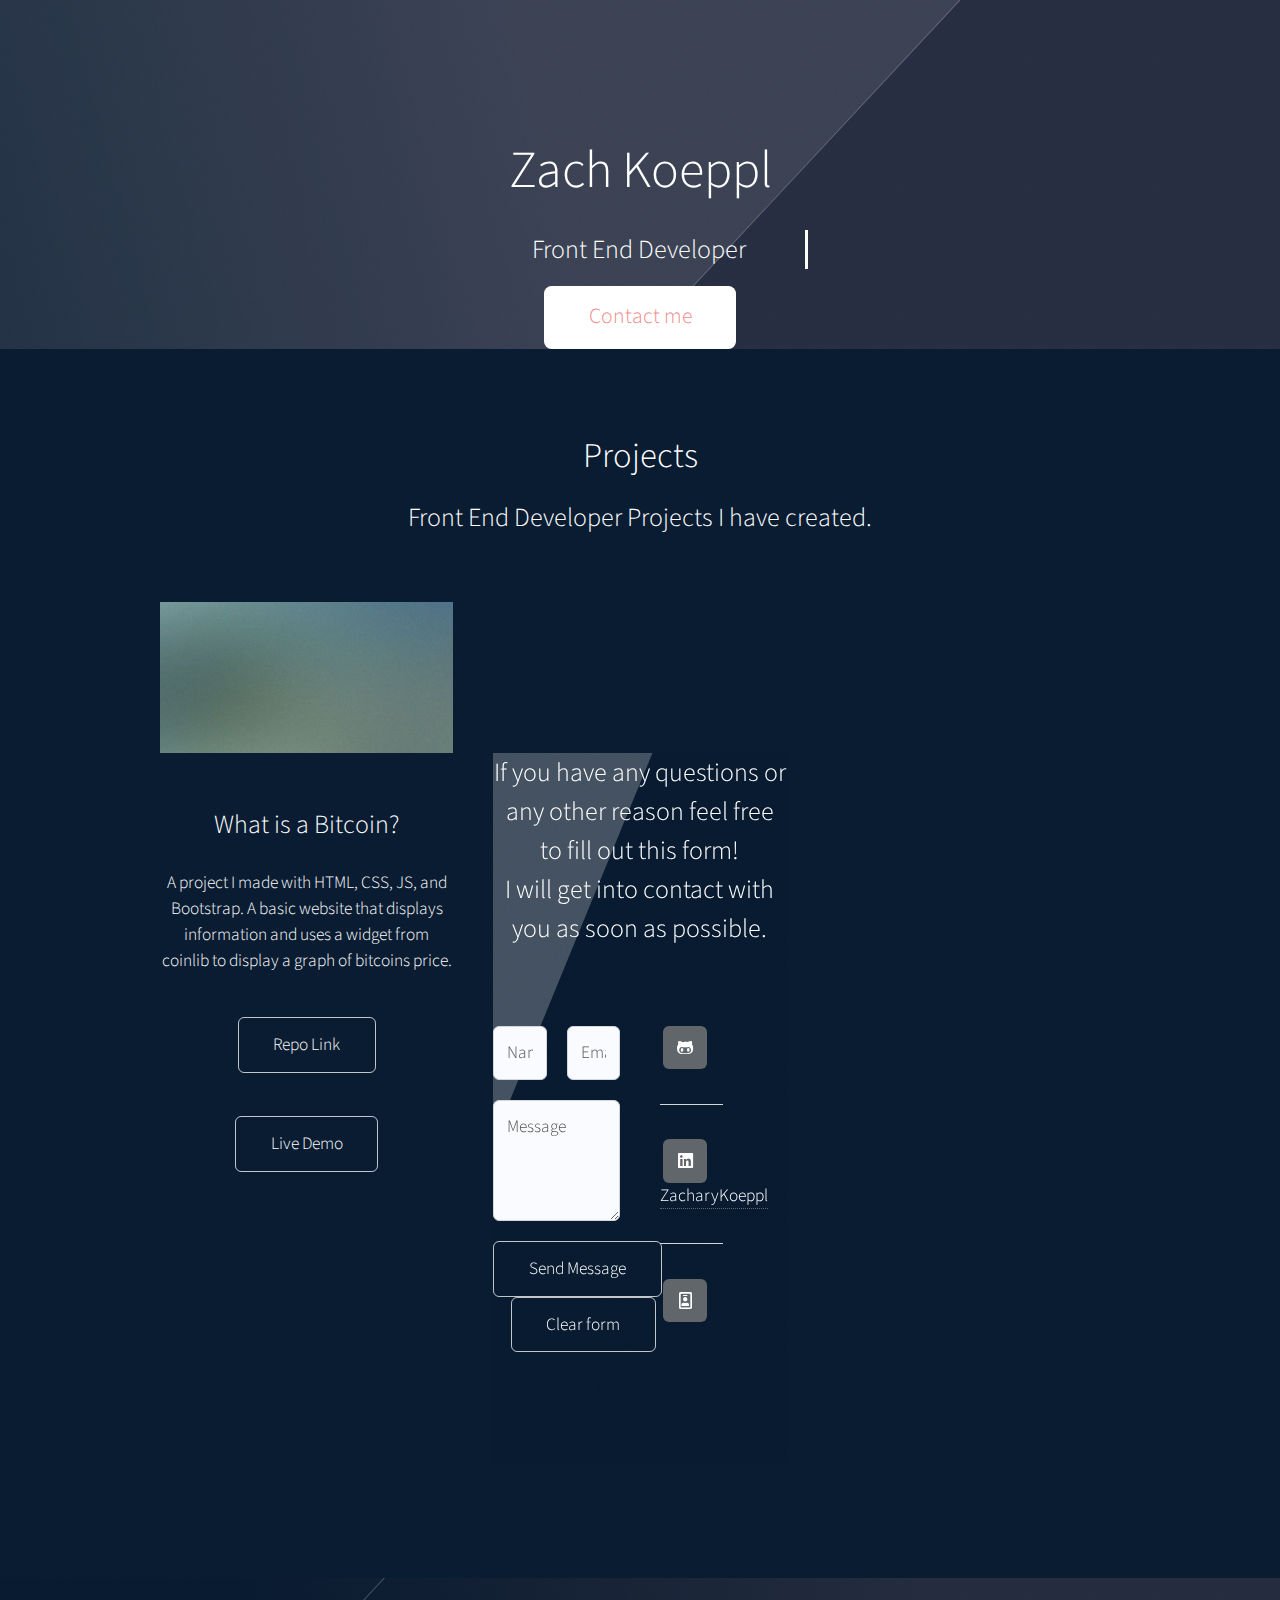
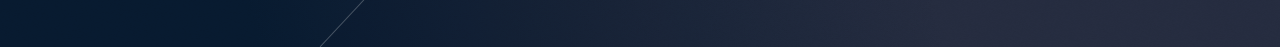
==== commit 8d6dfb8b: "comment" ====
--- a/index.html
+++ b/index.html
@@ -62,6 +62,7 @@
               </ul>
             </section>
             <section class="col-4 col-12-narrower feature">
+              <!--
 				<div class="image-wrapper first">
 				  <a href="#" class="image featured"
 					><img src="images/pic03.jpg" alt=""
@@ -103,7 +104,7 @@
 			  </section>
         </section>
       </div>
-
+-->
       <!-- Footer -->
 	  <div id="linked_content">
 
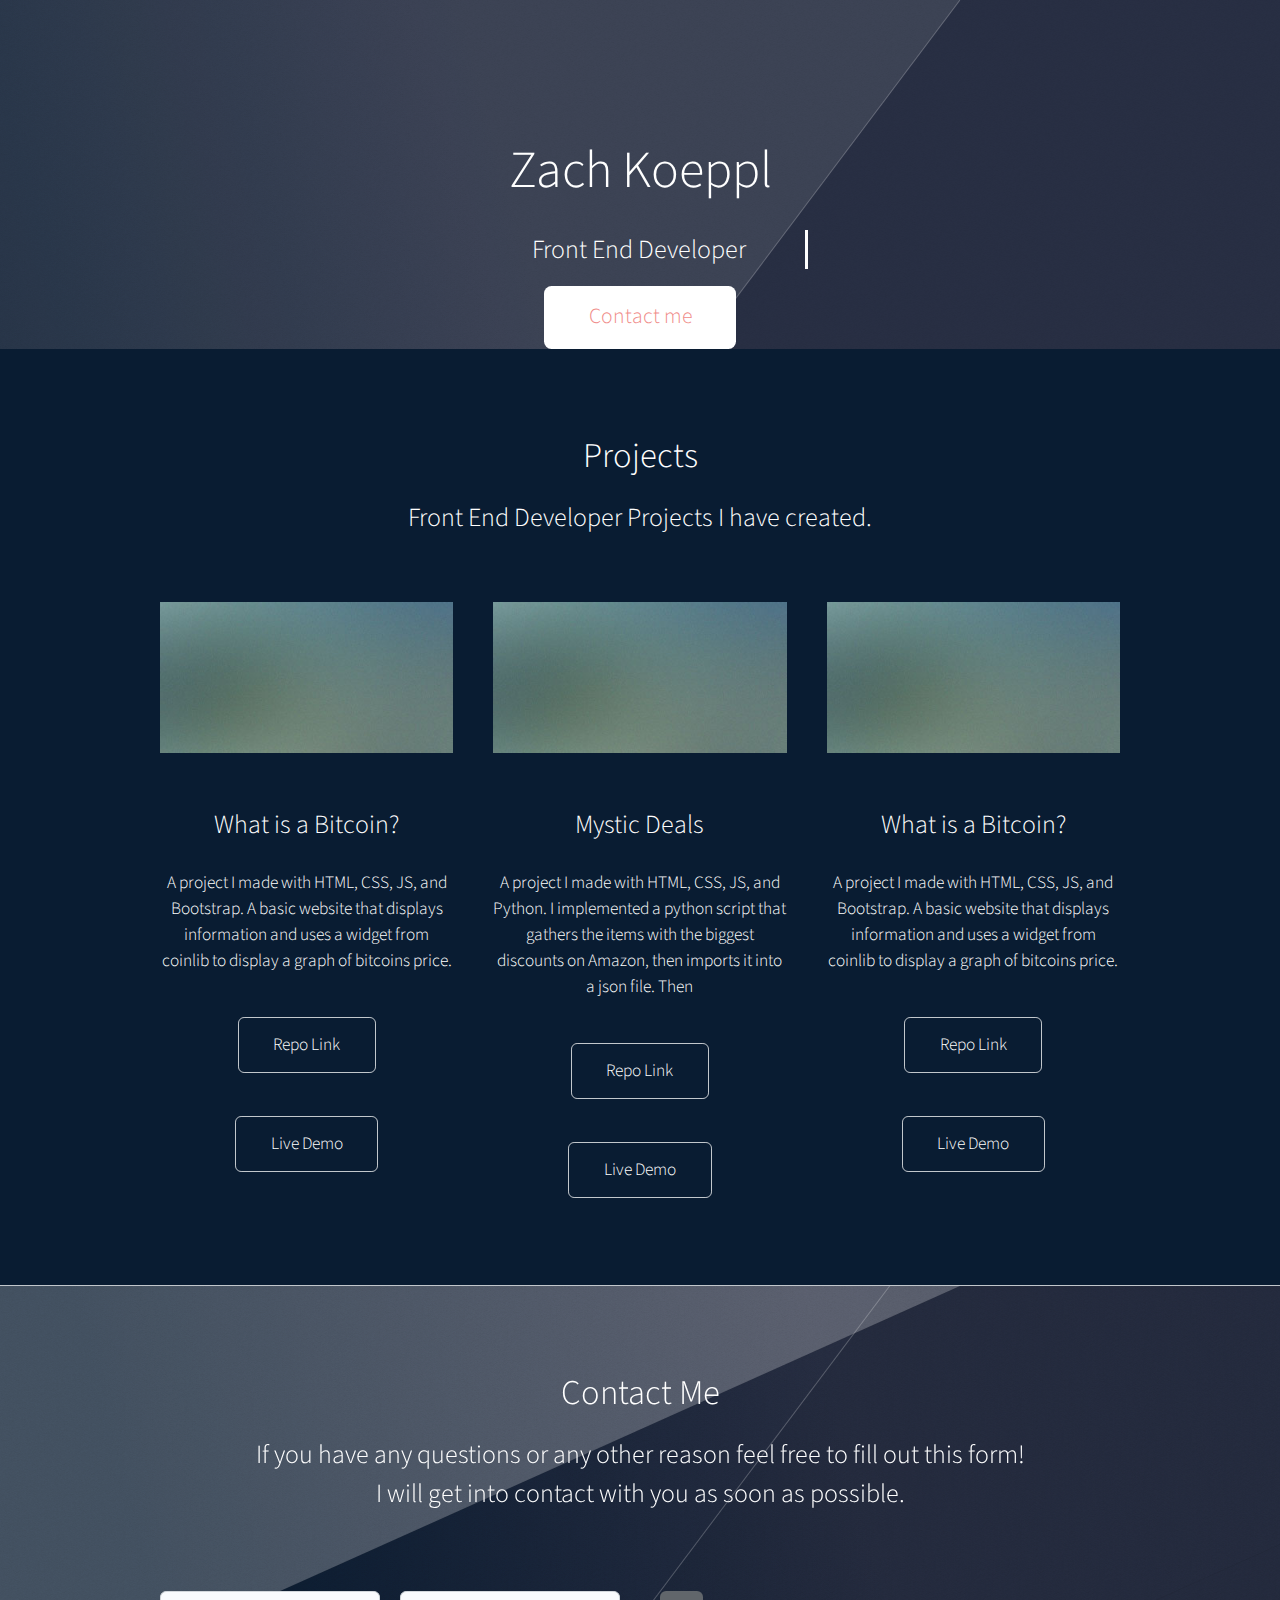
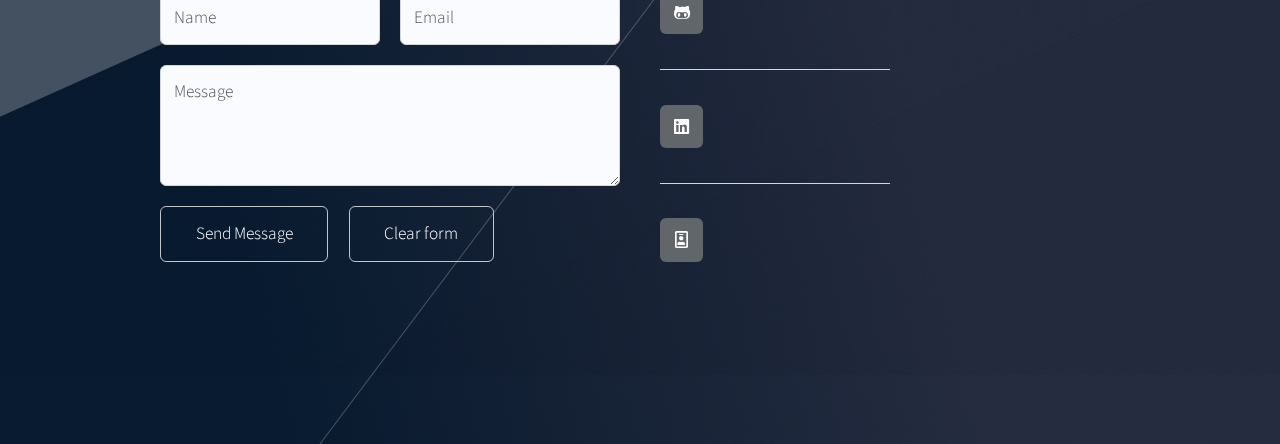
==== commit 941819d0: "update" ====
--- a/index.html
+++ b/index.html
@@ -62,18 +62,15 @@
               </ul>
             </section>
             <section class="col-4 col-12-narrower feature">
-              <!--
 				<div class="image-wrapper first">
 				  <a href="#" class="image featured"
 					><img src="images/pic03.jpg" alt=""
 				  /></a>
 				</div>
-				<h3>What is a Bitcoin?</h3>
+				<h3>Mystic Deals</h3>
 				<br />
 				<p>
-				  A project I made with HTML, CSS, JS, and Bootstrap. A basic
-				  website that displays information and uses a widget from coinlib
-				  to display a graph of bitcoins price.
+				  A project I made with HTML, CSS, JS, and Python. I implemented a python script that gathers the items with the biggest discounts on Amazon, then imports it into a json file. Then
 				</p>
 				<ul class="actions major">
 				  <li><a href="#" class="button">Repo Link</a></li>
@@ -104,7 +101,6 @@
 			  </section>
         </section>
       </div>
--->
       <!-- Footer -->
 	  <div id="linked_content">
 
@@ -146,12 +142,12 @@
                 <ul class="divided icons col-6 col-12-mobile">
                   <li class="icon brands fa-github-alt">
                     <a href="https://github.com/ZachK26"
-                      ><span class="extra">Github/ZachK26</span></a
+                      ><span class="extra">Github</span></a
                     >
                   </li>
                   <li class="icon brands fa-linkedin">
                     <a href="https://www.linkedin.com/in/zachary-koeppl-71436420b/"
-                      ><span class="extra">Linkedin/</span>ZacharyKoeppl</a
+                      ><span class="extra">Linkedin</span></a
                     >
                     <li class="icon fa-id-badge">
                       <a href="https://www.linkedin.com/in/zachary-koeppl-71436420b/"
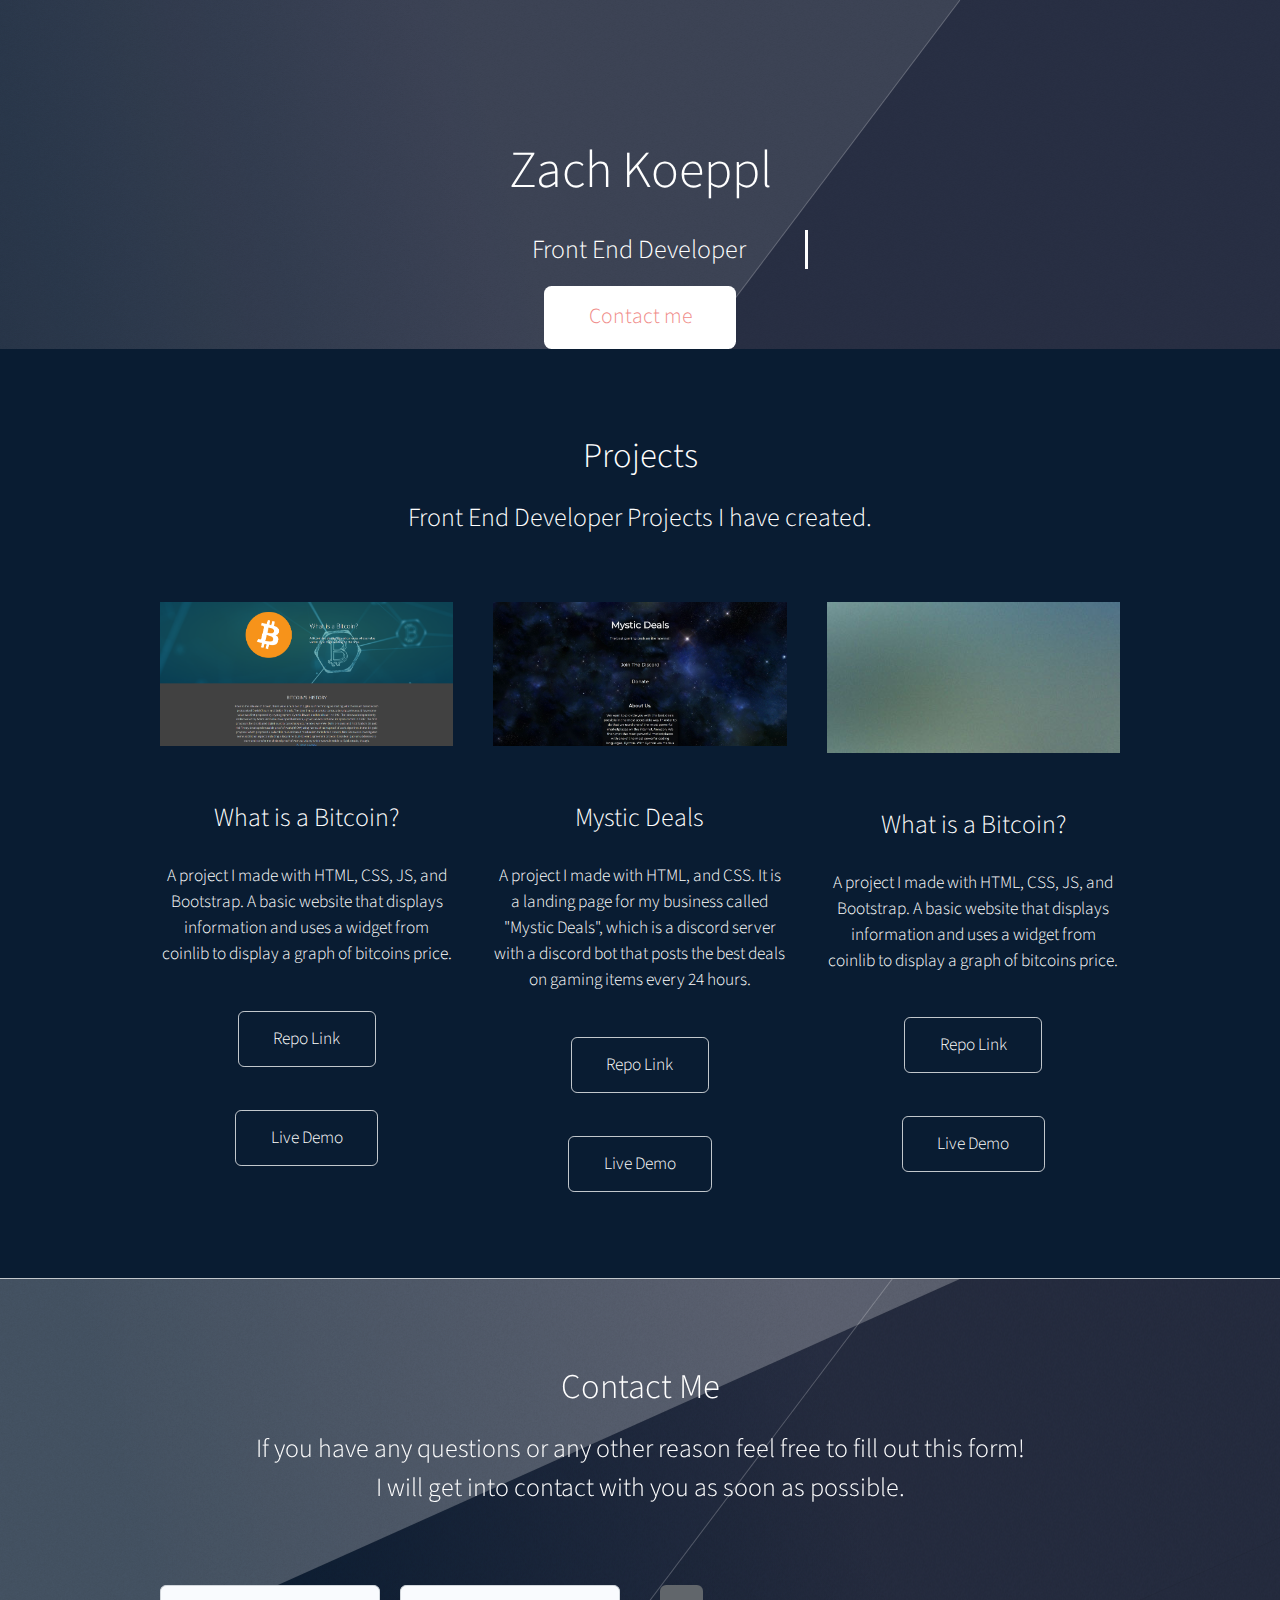
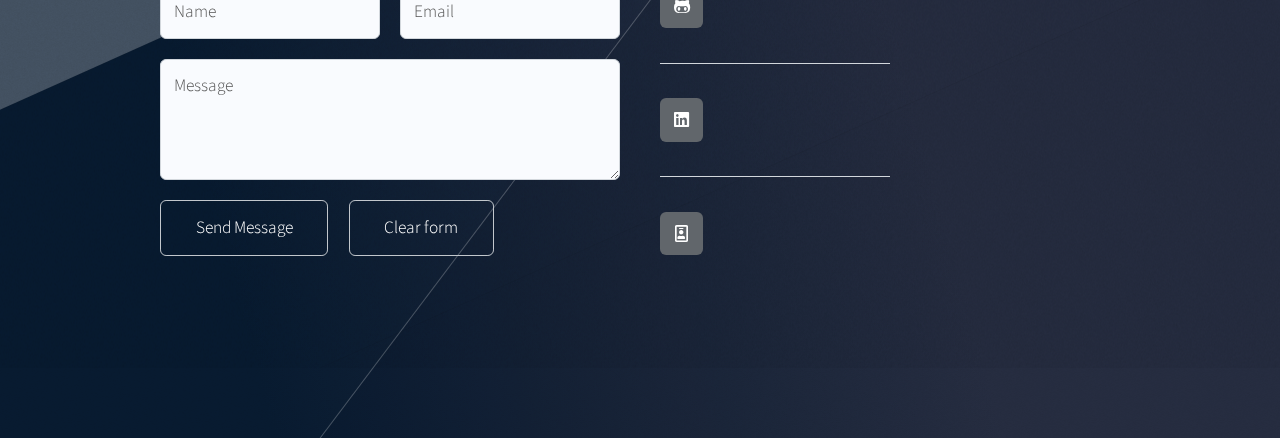
==== commit e5afa754: "test" ====
--- a/index.html
+++ b/index.html
@@ -44,7 +44,7 @@
             <section class="col-4 col-12-narrower feature">
               <div class="image-wrapper first">
                 <a href="#" class="image featured"
-                  ><img src="images/pic03.jpg" alt=""
+                  ><img src="images/9e75e7af143b88c5fdbad40b9a72553a.png" alt="What is a Bitcoin website."
                 /></a>
               </div>
               <h3>What is a Bitcoin?</h3>
@@ -64,19 +64,19 @@
             <section class="col-4 col-12-narrower feature">
 				<div class="image-wrapper first">
 				  <a href="#" class="image featured"
-					><img src="images/pic03.jpg" alt=""
+					><img src="images/49772ac514a1808d8a71ce5aca73c09a.jpg" alt="Image of Mystic Deals landing page."
 				  /></a>
 				</div>
 				<h3>Mystic Deals</h3>
 				<br />
 				<p>
-				  A project I made with HTML, CSS, JS, and Python. I implemented a python script that gathers the items with the biggest discounts on Amazon, then imports it into a json file. Then
+				  A project I made with HTML, and CSS. It is a landing page for my business called "Mystic Deals", which is a discord server with a discord bot that posts the best deals on gaming items every 24 hours.
 				</p>
 				<ul class="actions major">
-				  <li><a href="#" class="button">Repo Link</a></li>
+				  <li><a href="https://github.com/ZachK26/Mystic-Deals-Landing-Page" class="button">Repo Link</a></li>
 				</ul>
 				<ul class="actions major">
-				  <li><a href="#" class="button">Live Demo</a></li>
+				  <li><a href="https://zachk26.github.io/mystic-deals-land" class="button">Live Demo</a></li>
 				</ul>
 			  </section>
 			  <section class="col-4 col-12-narrower feature">
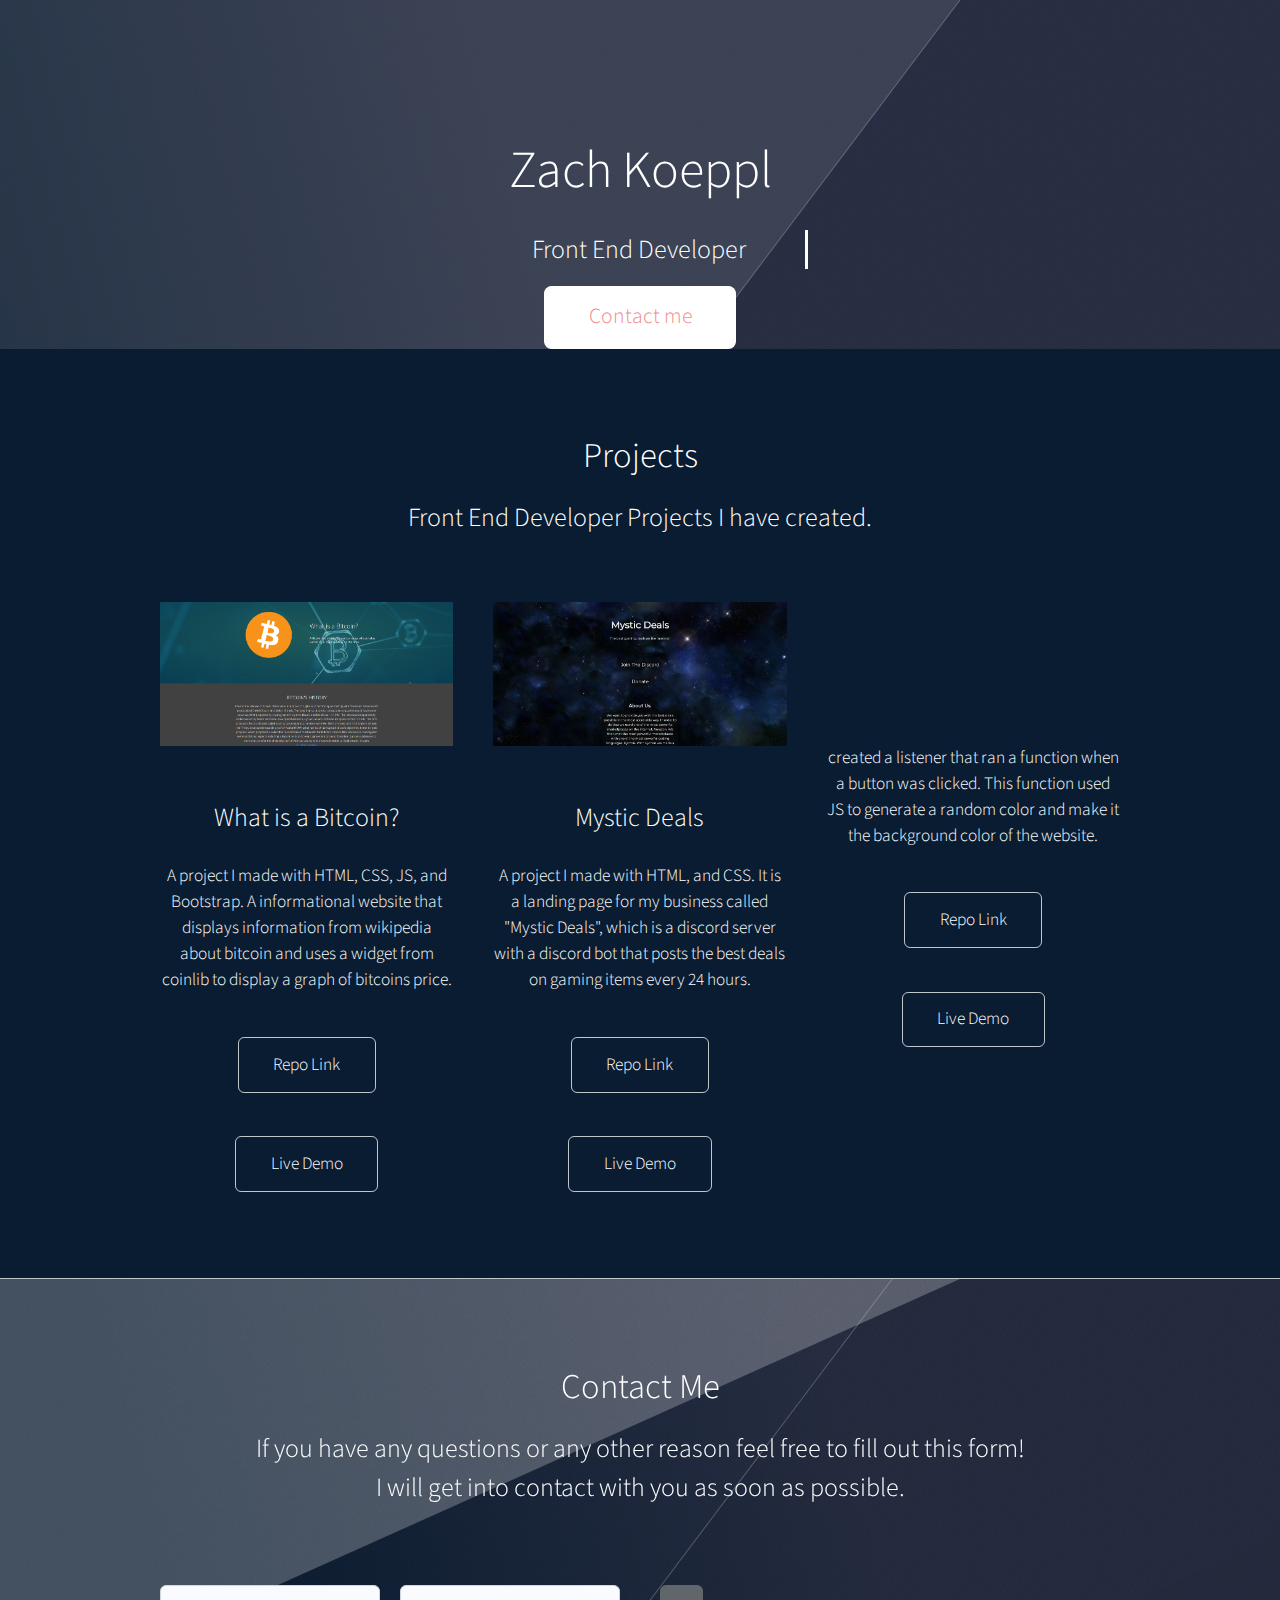
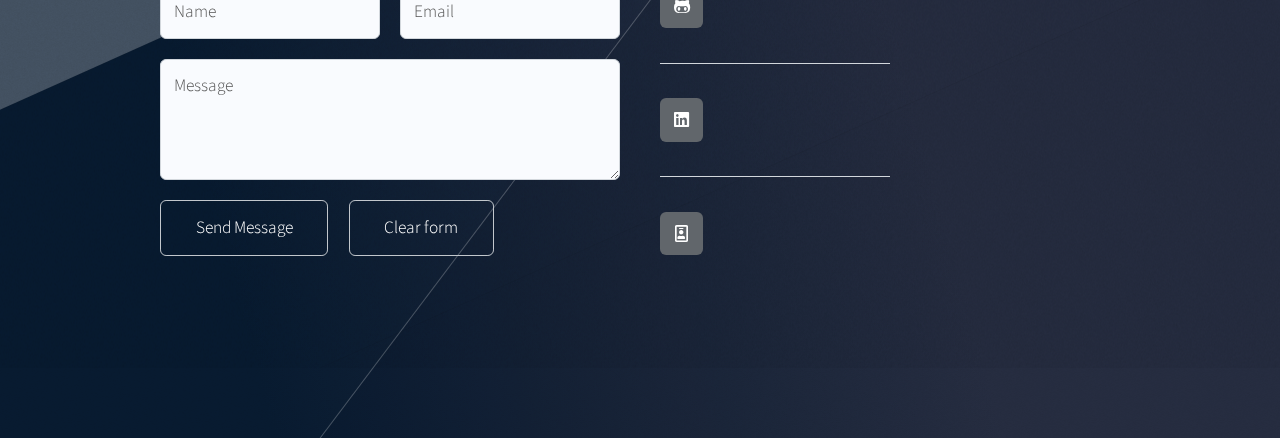
==== commit eb537a2a: "addedlinks" ====
--- a/index.html
+++ b/index.html
@@ -50,15 +50,15 @@
               <h3>What is a Bitcoin?</h3>
               <br />
               <p>
-                A project I made with HTML, CSS, JS, and Bootstrap. A basic
-                website that displays information and uses a widget from coinlib
+                A project I made with HTML, CSS, JS, and Bootstrap. A informational
+                website that displays information from wikipedia about bitcoin and uses a widget from coinlib
                 to display a graph of bitcoins price.
               </p>
               <ul class="actions major">
                 <li><a href="https://github.com/ZachK26/what-is-a-bitcoin" target = "blank" class="button">Repo Link</a></li>
               </ul>
               <ul class="actions major">
-                <li><a href="#" class="button">Live Demo</a></li>
+                <li><a href="#" class="button" target = "blank">Live Demo</a></li>
               </ul>
             </section>
             <section class="col-4 col-12-narrower feature">
@@ -73,30 +73,29 @@
 				  A project I made with HTML, and CSS. It is a landing page for my business called "Mystic Deals", which is a discord server with a discord bot that posts the best deals on gaming items every 24 hours.
 				</p>
 				<ul class="actions major">
-				  <li><a href="https://github.com/ZachK26/Mystic-Deals-Landing-Page" class="button">Repo Link</a></li>
+				  <li><a href="https://github.com/ZachK26/Mystic-Deals-Landing-Page" target = "blank" class="button">Repo Link</a></li>
 				</ul>
 				<ul class="actions major">
-				  <li><a href="https://zachk26.github.io/mystic-deals-land" class="button">Live Demo</a></li>
+				  <li><a href="https://zachk26.github.io/mystic-deals-land" target = "blank" class="button">Live Demo</a></li>
 				</ul>
 			  </section>
 			  <section class="col-4 col-12-narrower feature">
 				<div class="image-wrapper first">
 				  <a href="#" class="image featured"
-					><img src="images/pic03.jpg" alt=""
+					><img src="images/c8538dcab5258f6710a6b579f893c2d6.png" alt=""
 				  /></a>
 				</div>
-				<h3>What is a Bitcoin?</h3>
+				<h3>Color Generator</h3>
 				<br />
 				<p>
-				  A project I made with HTML, CSS, JS, and Bootstrap. A basic
-				  website that displays information and uses a widget from coinlib
-				  to display a graph of bitcoins price.
+				  A project I made with HTML, CSS, JS. I created a listener that ran a function when a button was clicked. 
+          This function used JS to generate a random color and make it the background color of the website.
 				</p>
 				<ul class="actions major">
-				  <li><a href="#" class="button">Repo Link</a></li>
+				  <li><a href="https://github.com/ZachK26/color-gen-website" class="button">Repo Link</a></li>
 				</ul>
 				<ul class="actions major">
-				  <li><a href="#" class="button">Live Demo</a></li>
+				  <li><a href="https://zachk26.github.io/color-picker-website#" class="button">Live Demo</a></li>
 				</ul>
 			  </section>
         </section>
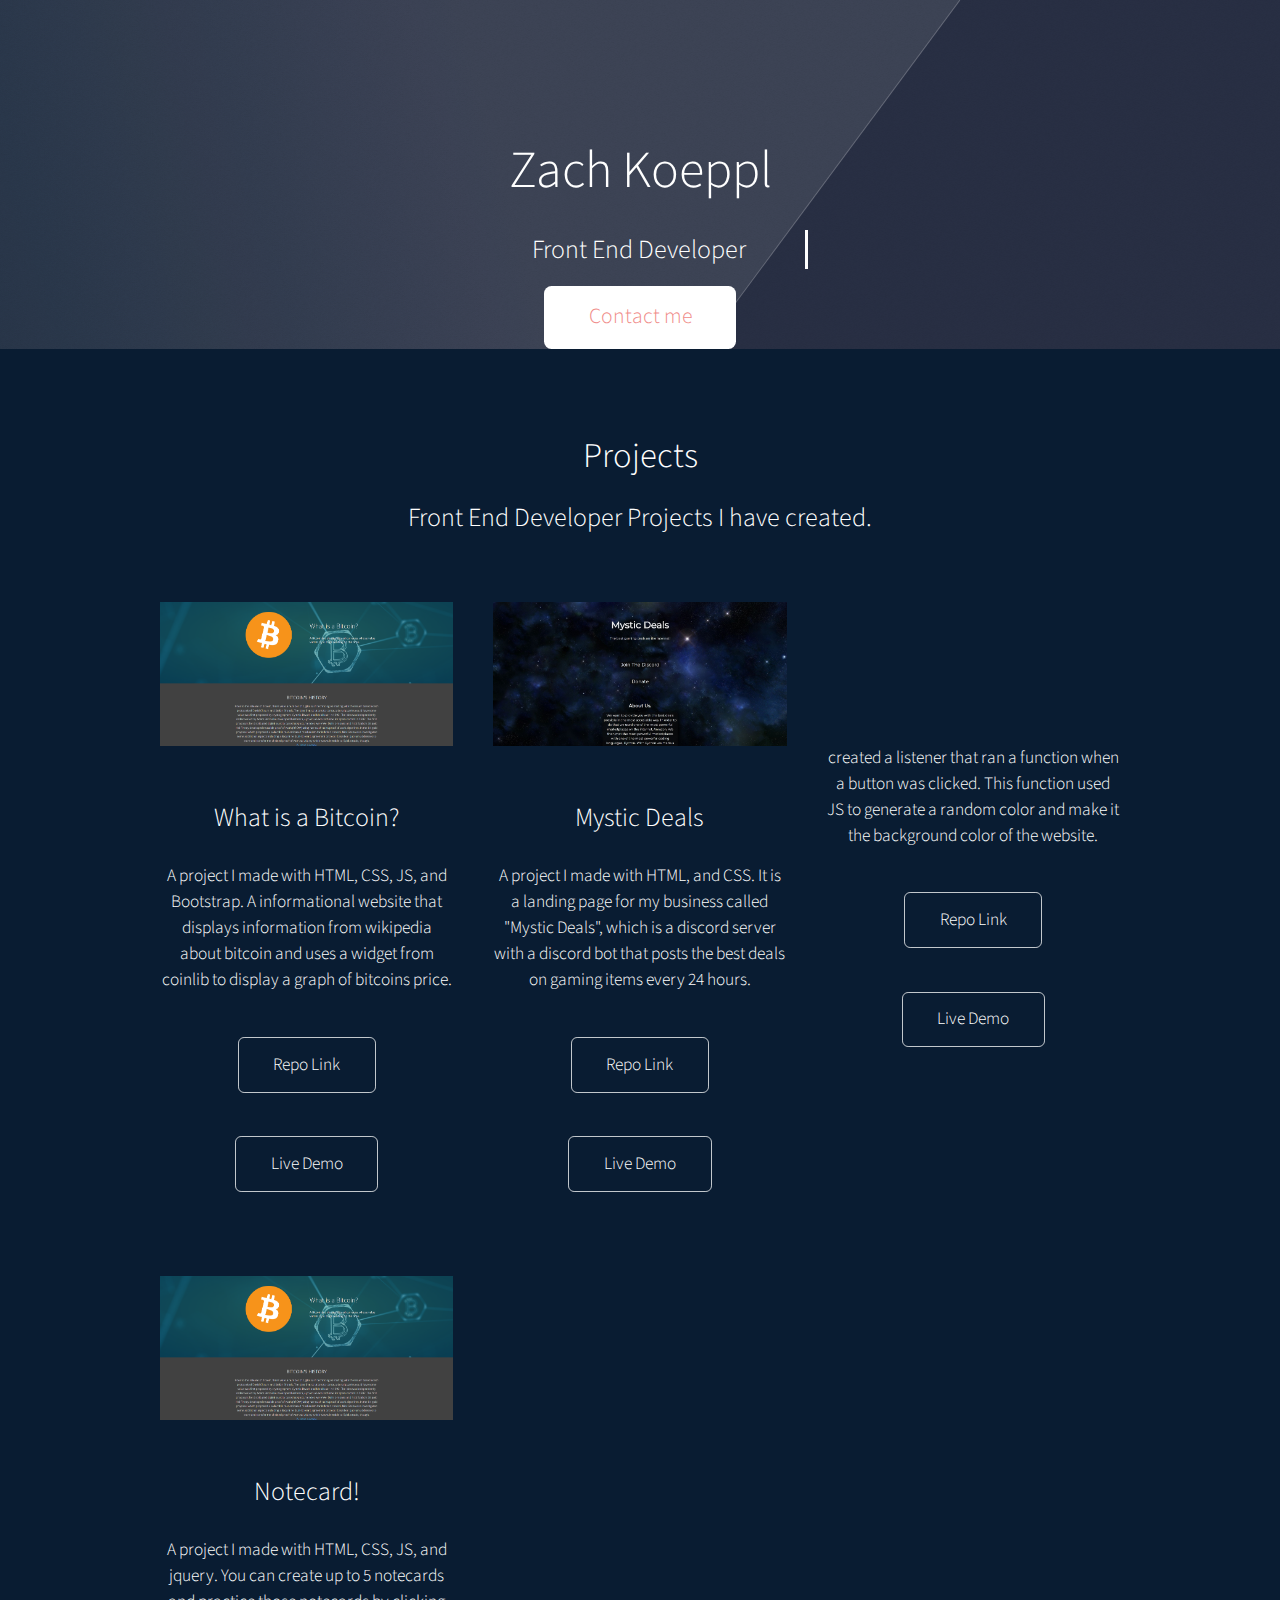
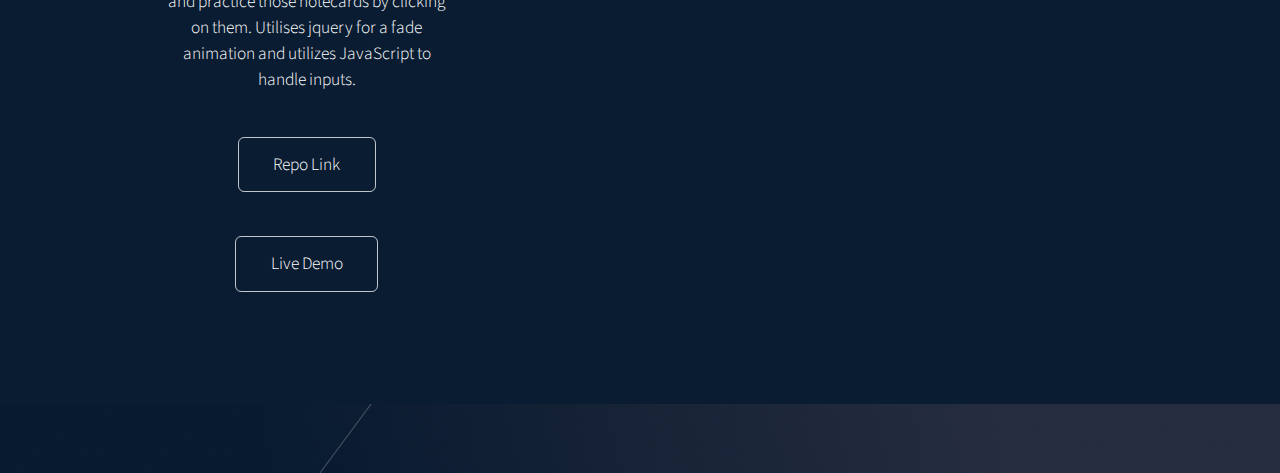
==== commit c60f745d: "added notecard! project" ====
--- a/index.html
+++ b/index.html
@@ -58,7 +58,7 @@
                 <li><a href="https://github.com/ZachK26/what-is-a-bitcoin" target = "blank" class="button">Repo Link</a></li>
               </ul>
               <ul class="actions major">
-                <li><a href="#" class="button" target = "blank">Live Demo</a></li>
+                <li><a href="https://zachk26.github.io/what-is-a-bitcoin" class="button" target = "blank">Live Demo</a></li>
               </ul>
             </section>
             <section class="col-4 col-12-narrower feature">
@@ -92,15 +92,41 @@
           This function used JS to generate a random color and make it the background color of the website.
 				</p>
 				<ul class="actions major">
-				  <li><a href="https://github.com/ZachK26/color-gen-website" class="button">Repo Link</a></li>
+				  <li><a href="https://github.com/ZachK26/color-gen-website" target = "blank" class="button">Repo Link</a></li>
 				</ul>
 				<ul class="actions major">
-				  <li><a href="https://zachk26.github.io/color-picker-website#" class="button">Live Demo</a></li>
+				  <li><a href="https://zachk26.github.io/color-picker-website#" target = "blank" class="button">Live Demo</a></li>
 				</ul>
 			  </section>
         </section>
+        <section class="container">
+          <header class="major">
+            <h2>    </h2>
+            <p></p>
+          </header>
+          <div class="row features">
+            <section class="col-4 col-12-narrower feature">
+              <div class="image-wrapper first">
+                <a href="#" class="image featured"
+                  ><img src="images/9e75e7af143b88c5fdbad40b9a72553a.png" alt="What is a Bitcoin website."
+                /></a>
+              </div>
+              <h3>Notecard!</h3>
+              <br />
+              <p>
+                A project I made with HTML, CSS, JS, and jquery. You can create up to 5 notecards and practice those notecards by clicking on them. Utilises jquery for a fade animation and utilizes JavaScript to handle inputs.
+
+              </p>
+              <ul class="actions major">
+                <li><a href="https://github.com/ZachK26/notecard-app" target = "blank" class="button">Repo Link</a></li>
+              </ul>
+              <ul class="actions major">
+                <li><a href="https://zachk26.github.io/notecardApp" class="button" target = "blank">Live Demo</a></li>
+              </ul>
+            </section>
       </div>
-      <!-- Footer -->
+
+      <!-- Footer
 	  <div id="linked_content">
 
 	  </div>
@@ -116,20 +142,20 @@
           </header>
           <div class="row">
             <section class="col-6 col-12-narrower">
-              <form method="post" action="#">
+              <form action="sendmail.php" method="POST">
                 <div class="row gtr-50">
                   <div class="col-6 col-12-mobile">
                     <input name="name" placeholder="Name" type="text" />
                   </div>
                   <div class="col-6 col-12-mobile">
-                    <input name="email" placeholder="Email" type="text" />
+                    <input  name="q" id="search" placeholder="Email" type="text" />
                   </div>
                   <div class="col-12">
                     <textarea name="message" placeholder="Message"></textarea>
                   </div>
                   <div class="col-12">
                     <ul class="actions">
-                      <li><input type="submit" value="Send Message" /></li>
+                      <li><input type="submit" name="submit" id="submit" value="Send Message"/></li>
                       <li><input type="reset" value="Clear form" /></li>
                     </ul>
                   </div>
@@ -159,6 +185,7 @@
         </div>
       </div>
     </div>
+    -->
 
     <!-- Scripts -->
     <script src="assets/js/jquery.min.js"></script>
--- a/assets/css/main.css
+++ b/assets/css/main.css
@@ -145,7 +145,9 @@
   background-color: transparent;
   color: inherit;
 }
-
+html {
+  scroll-behavior: smooth;
+}
 input::-moz-focus-inner {
   border: 0;
   padding: 0;
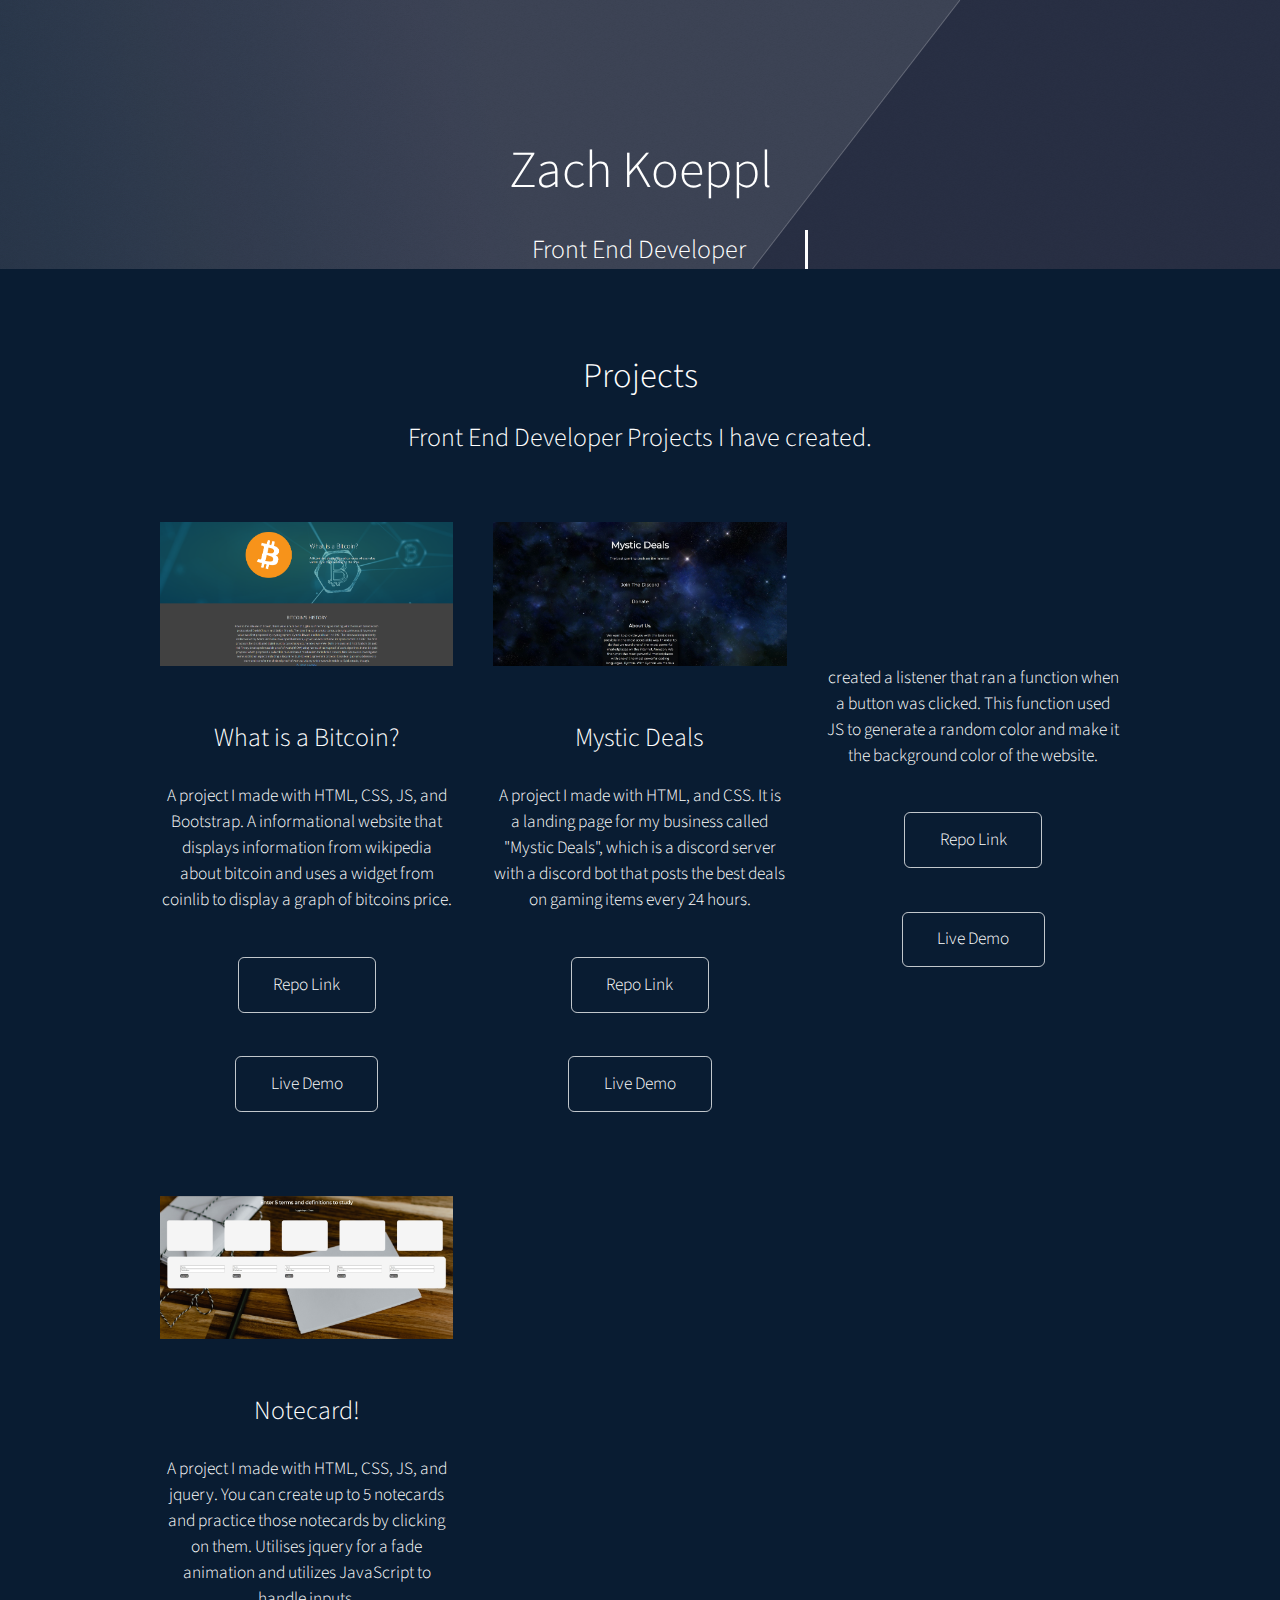
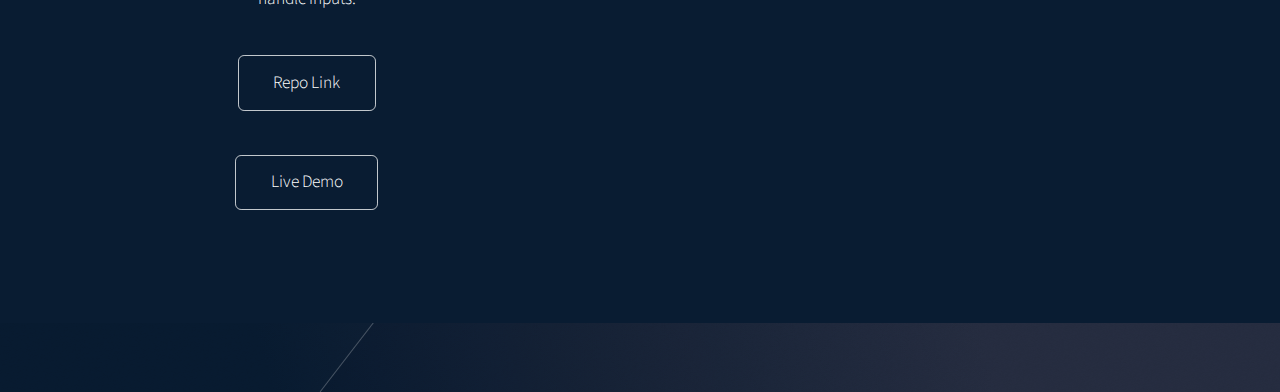
==== commit 54bc6df7: "added picture for portfolio website" ====
--- a/index.html
+++ b/index.html
@@ -28,9 +28,11 @@
 		  <div class = "typewriter">
           <h3 style = "color: white">Front End Developer</h3>
 		</div>
+    <!--
           <ul class="actions">
             <li><a href="#linked_content" class="button">Contact me</a></li>
           </ul>
+          -->
         </section>
       </div>
       <!-- Features 2 -->
@@ -108,7 +110,7 @@
             <section class="col-4 col-12-narrower feature">
               <div class="image-wrapper first">
                 <a href="#" class="image featured"
-                  ><img src="images/9e75e7af143b88c5fdbad40b9a72553a.png" alt="What is a Bitcoin website."
+                  ><img src="images/430bf797319755d4f03f709e8c135a29.jpg" alt="Notecard App Website"
                 /></a>
               </div>
               <h3>Notecard!</h3>
